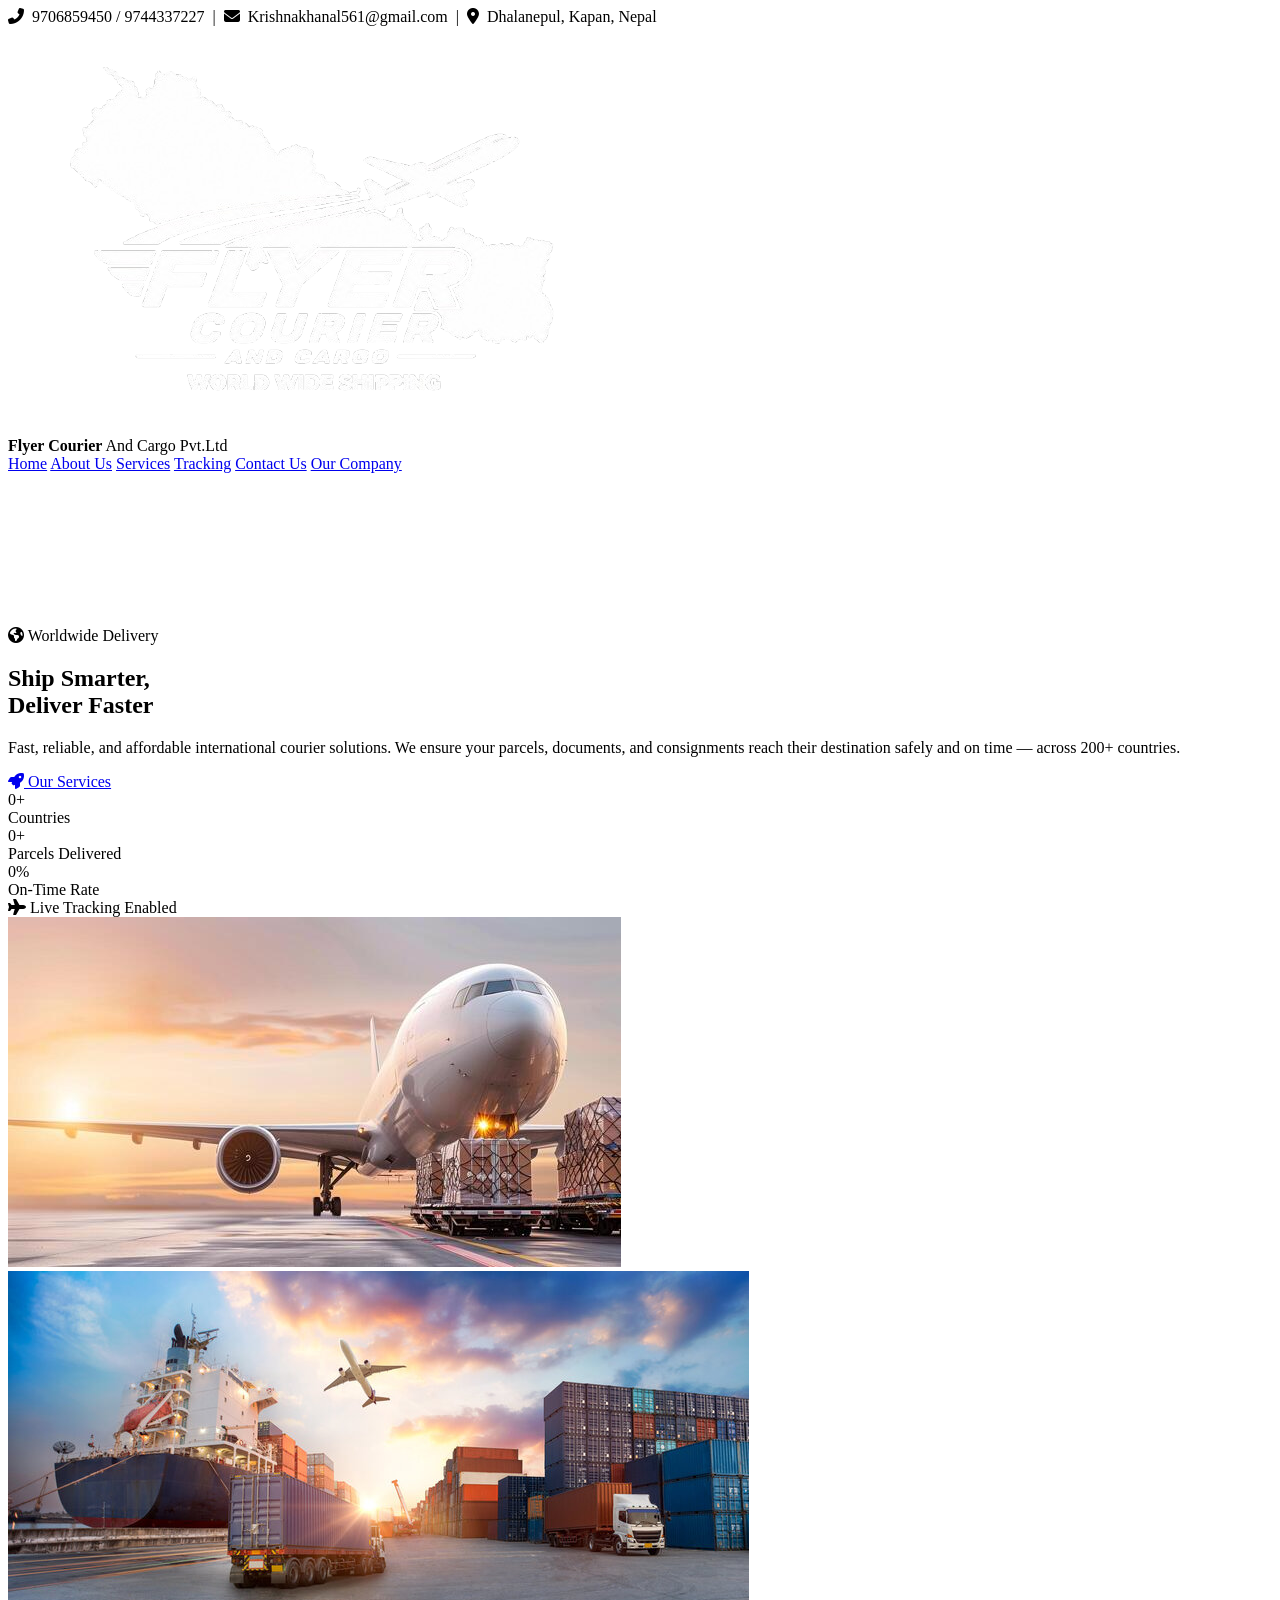
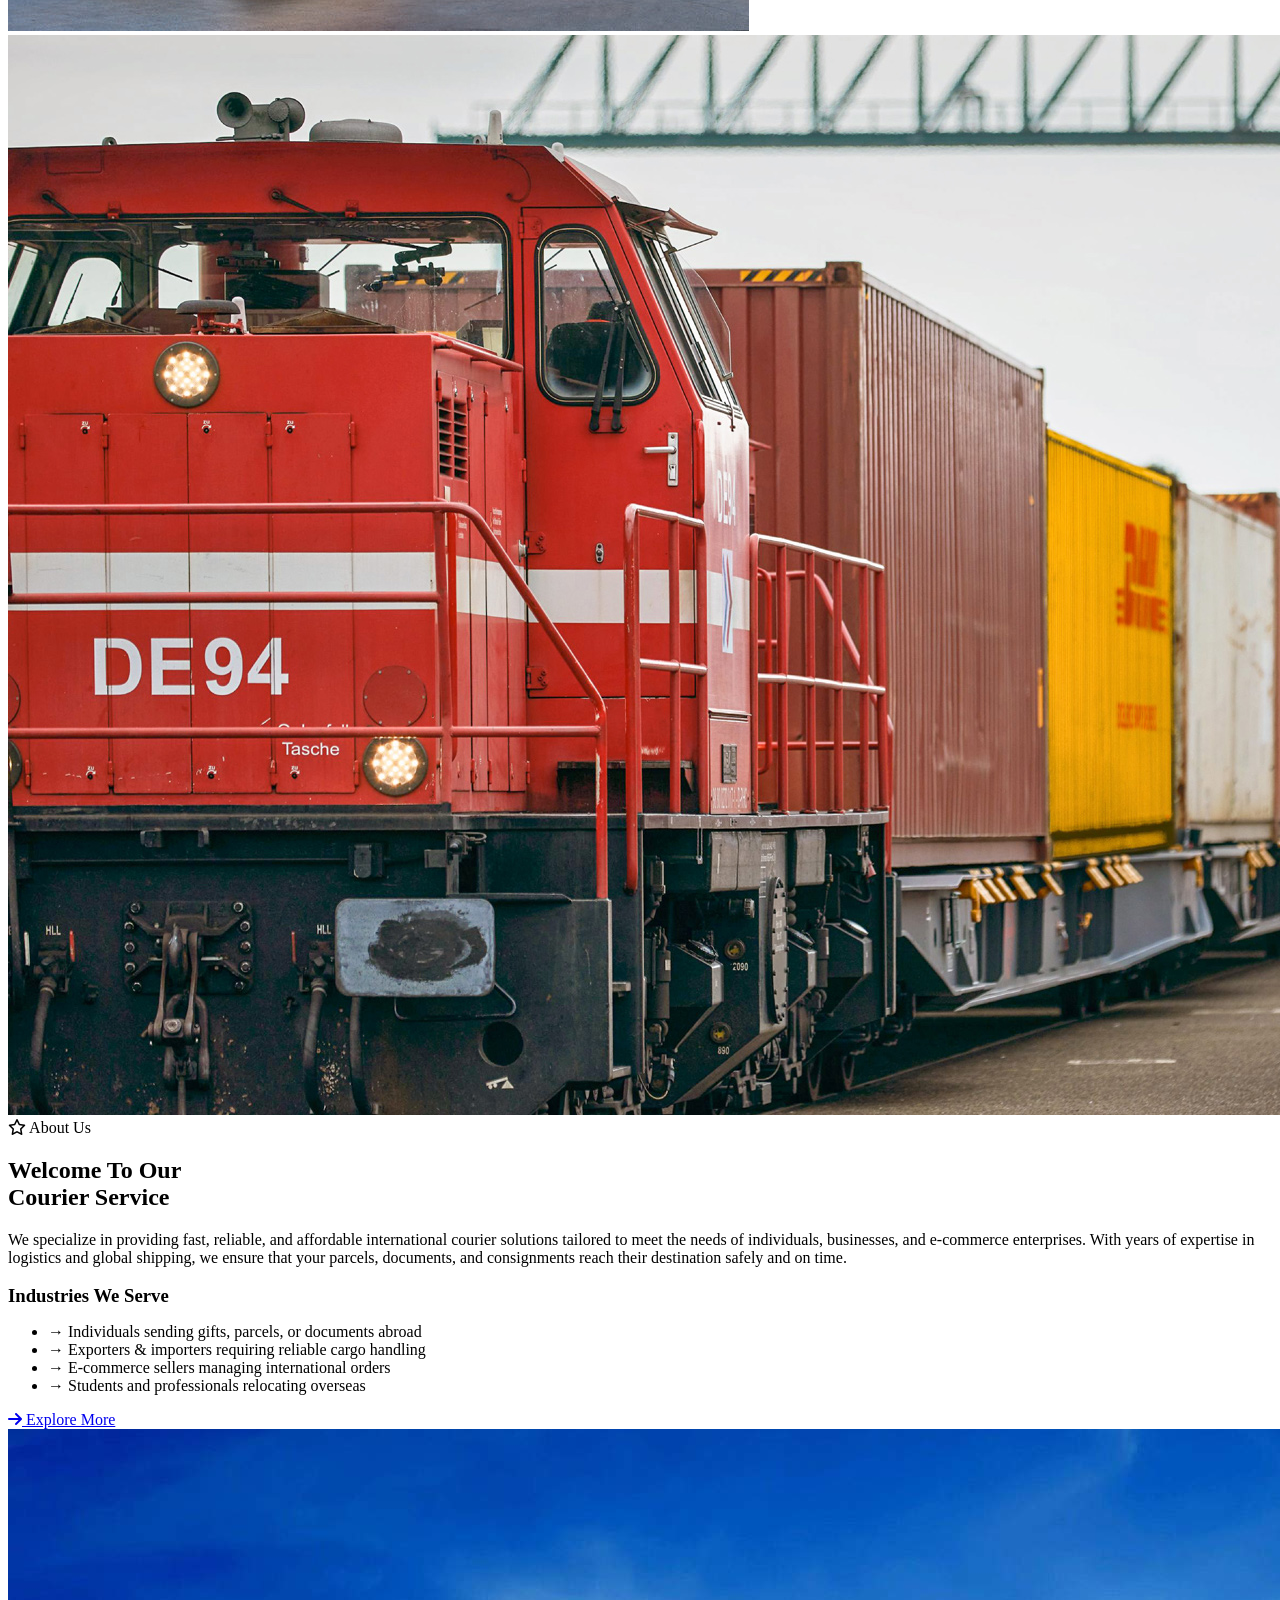
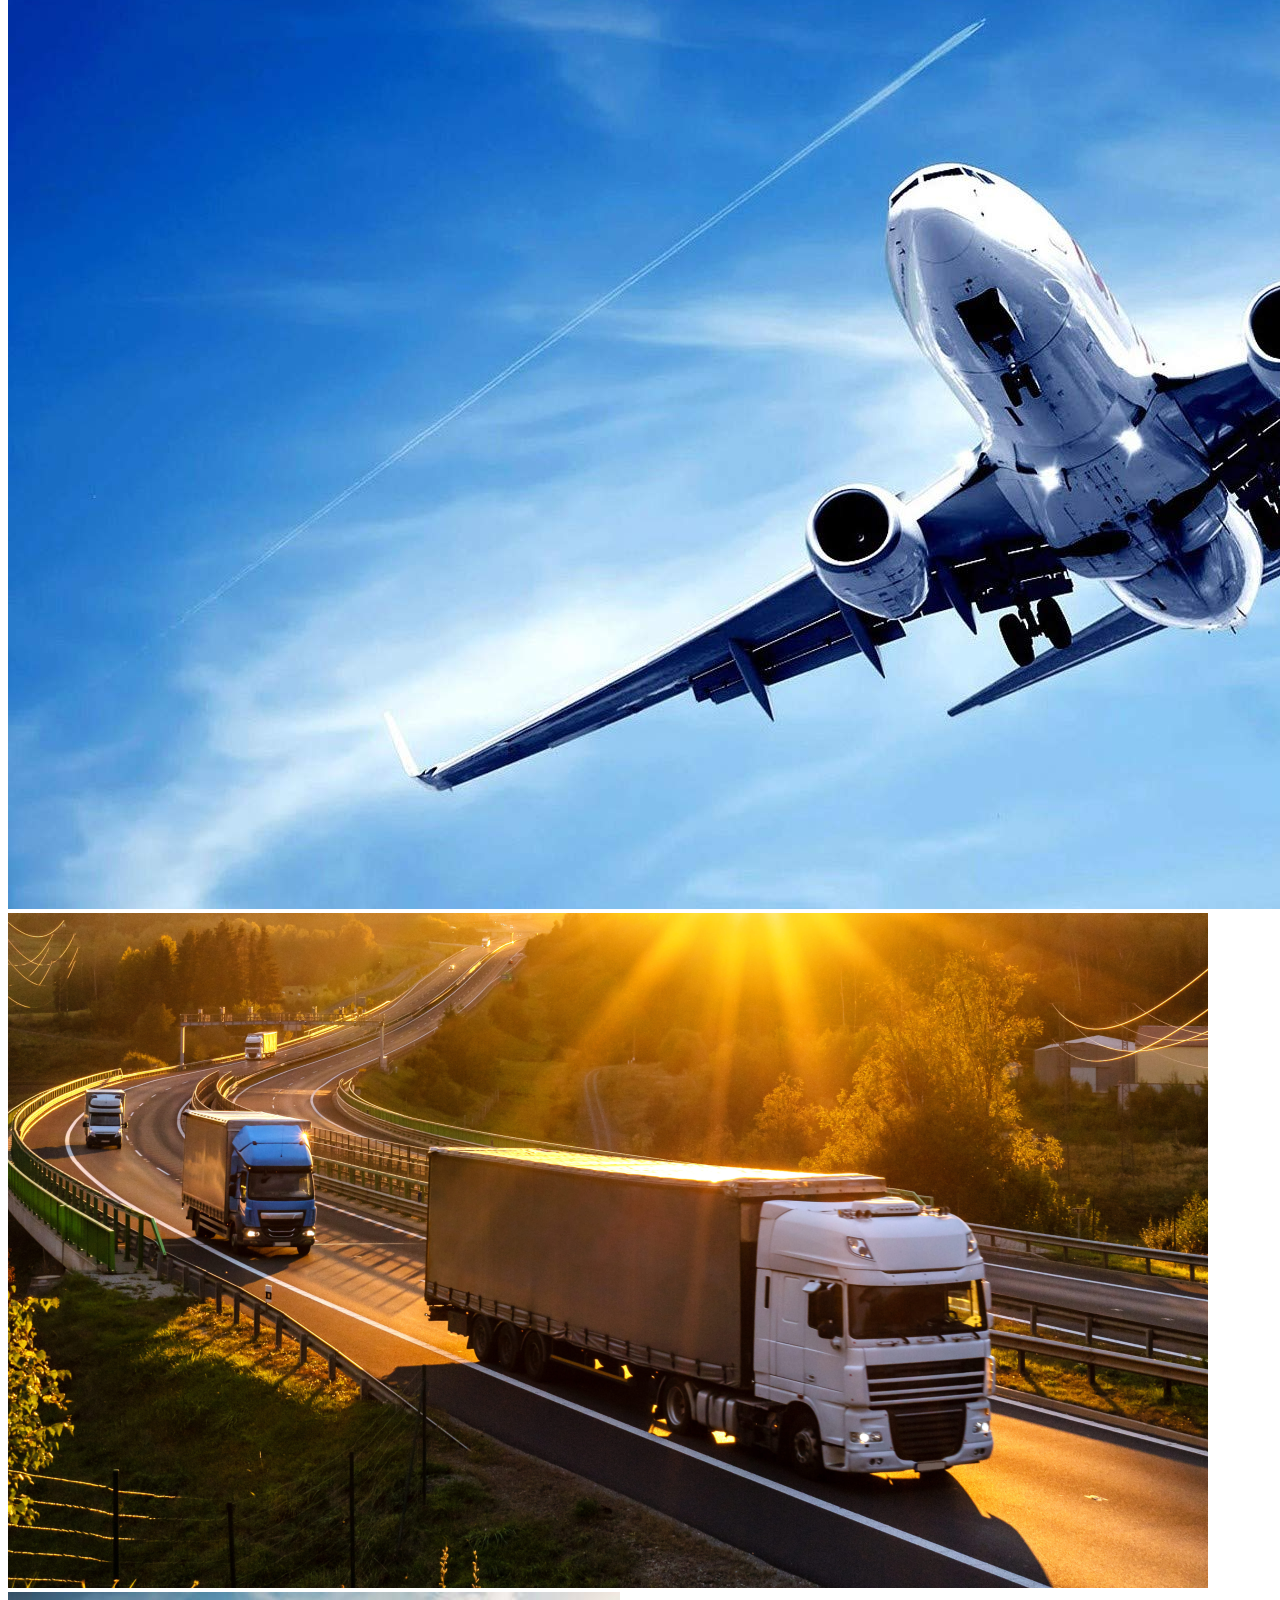
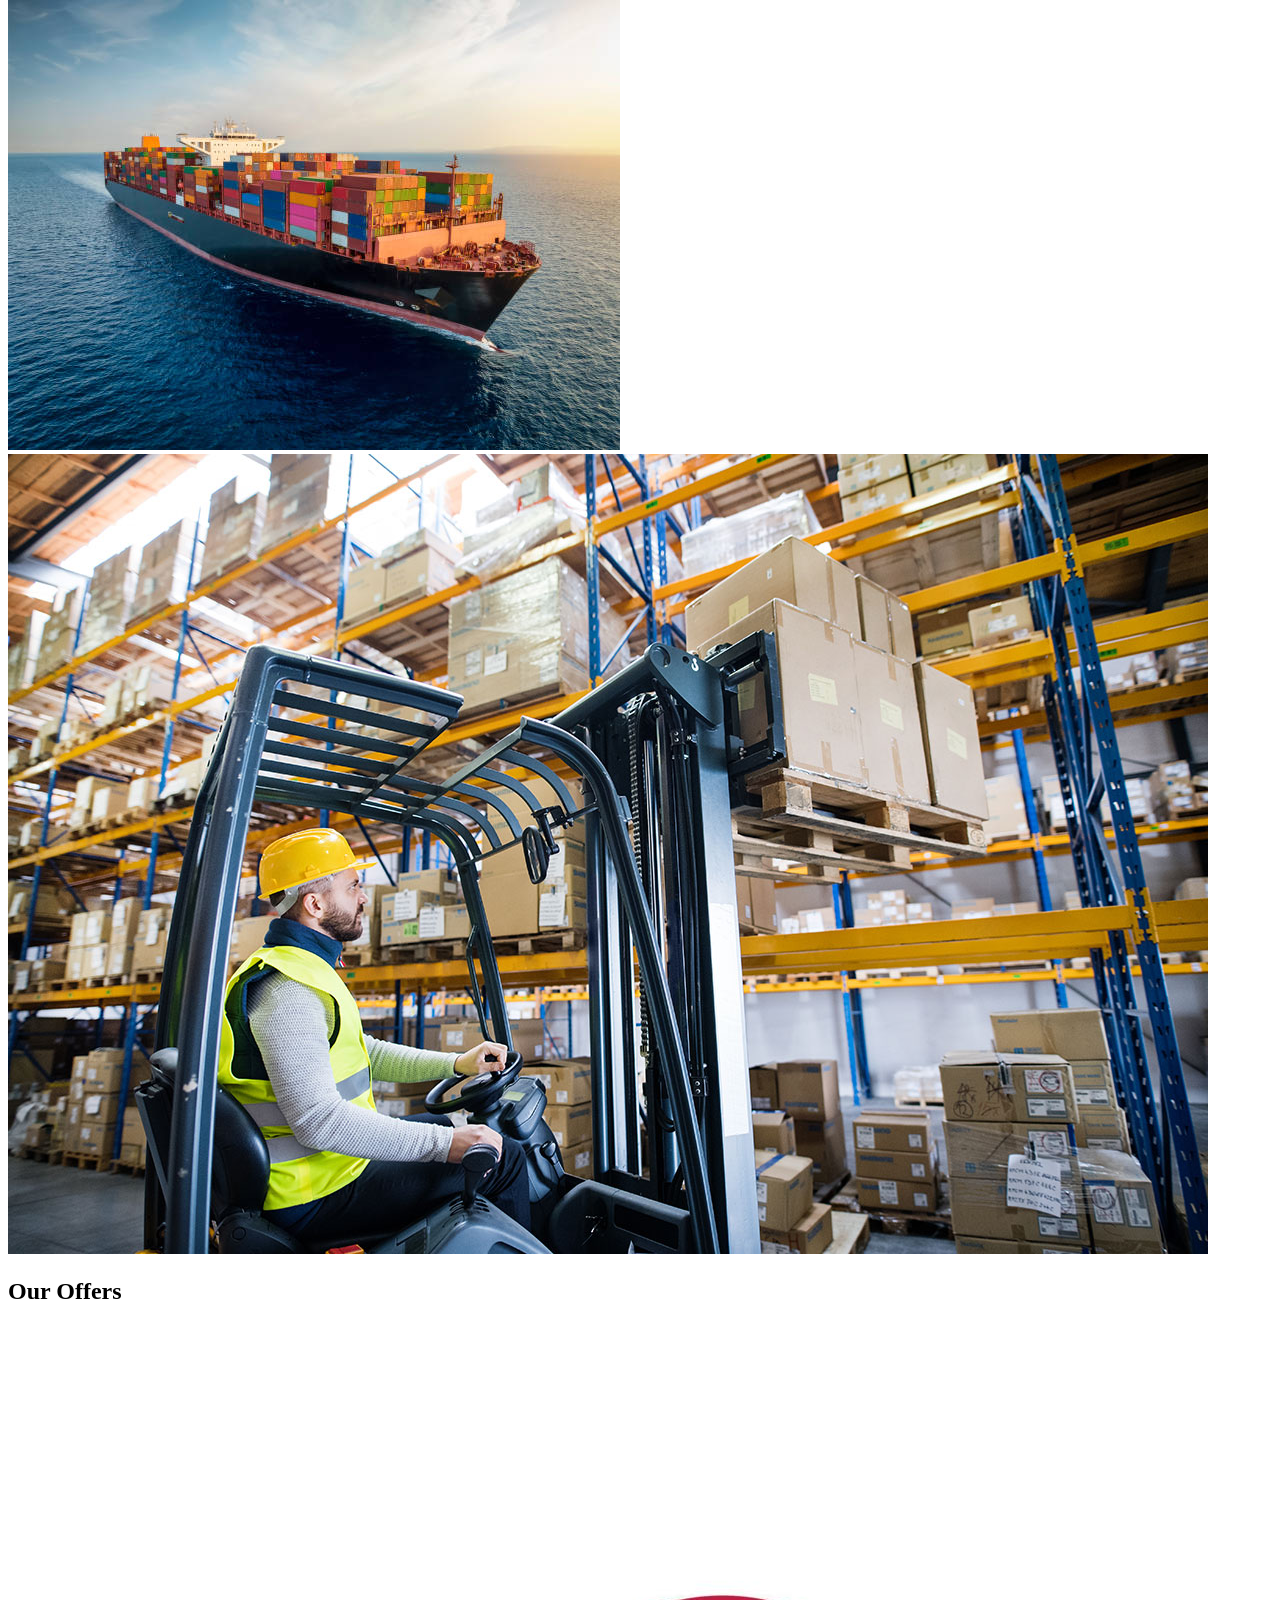
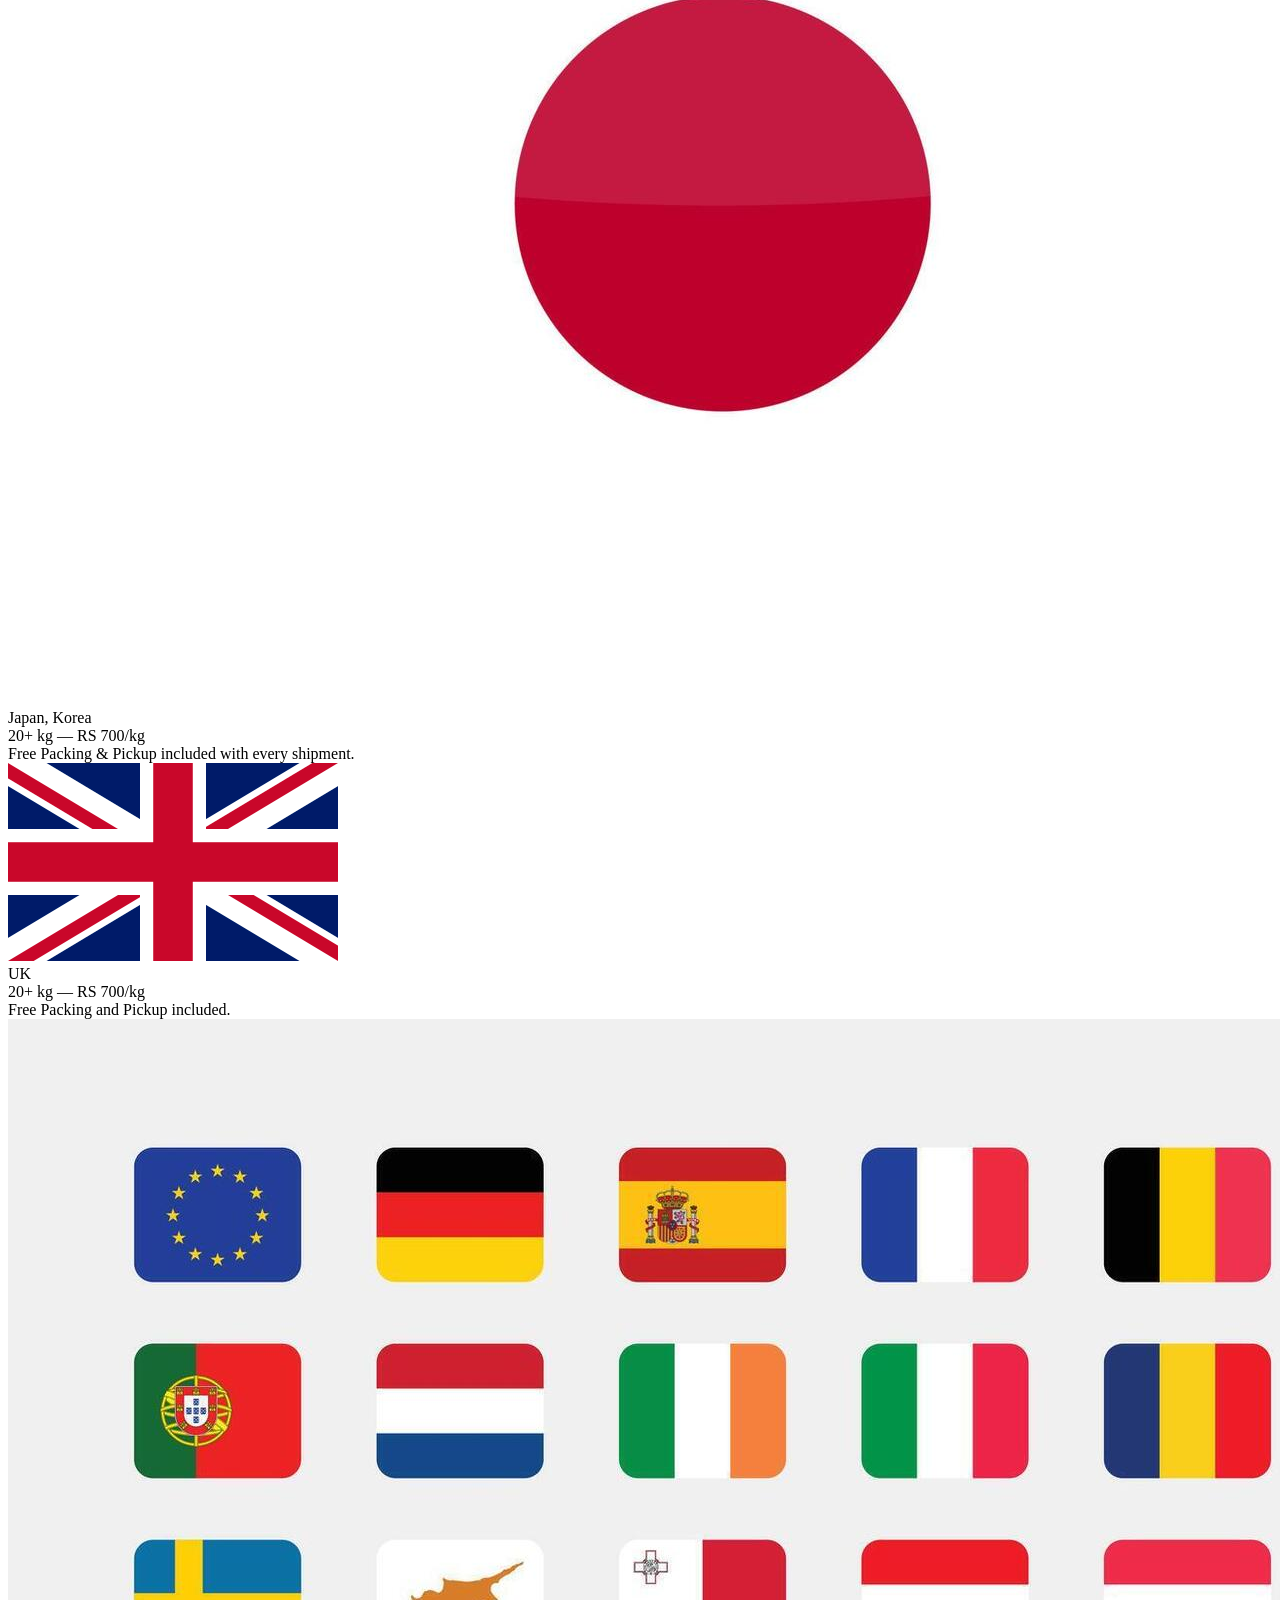
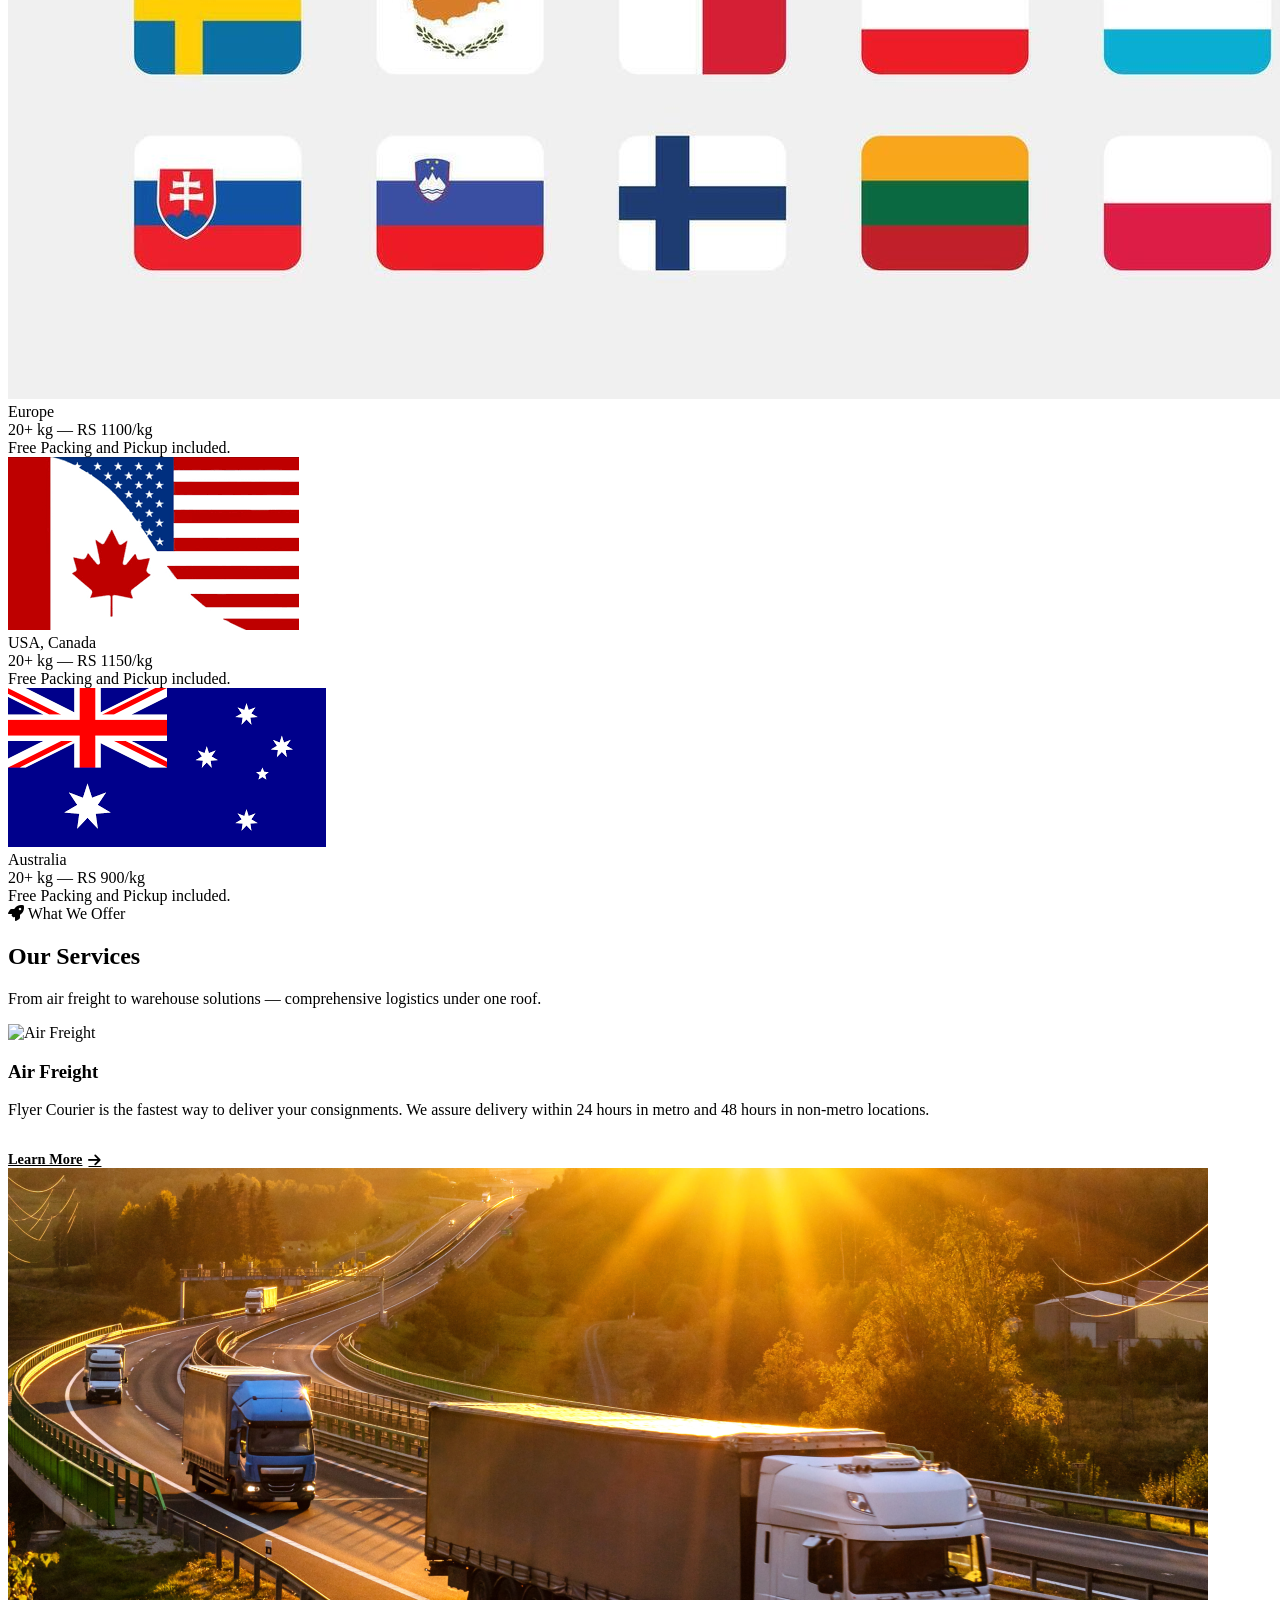
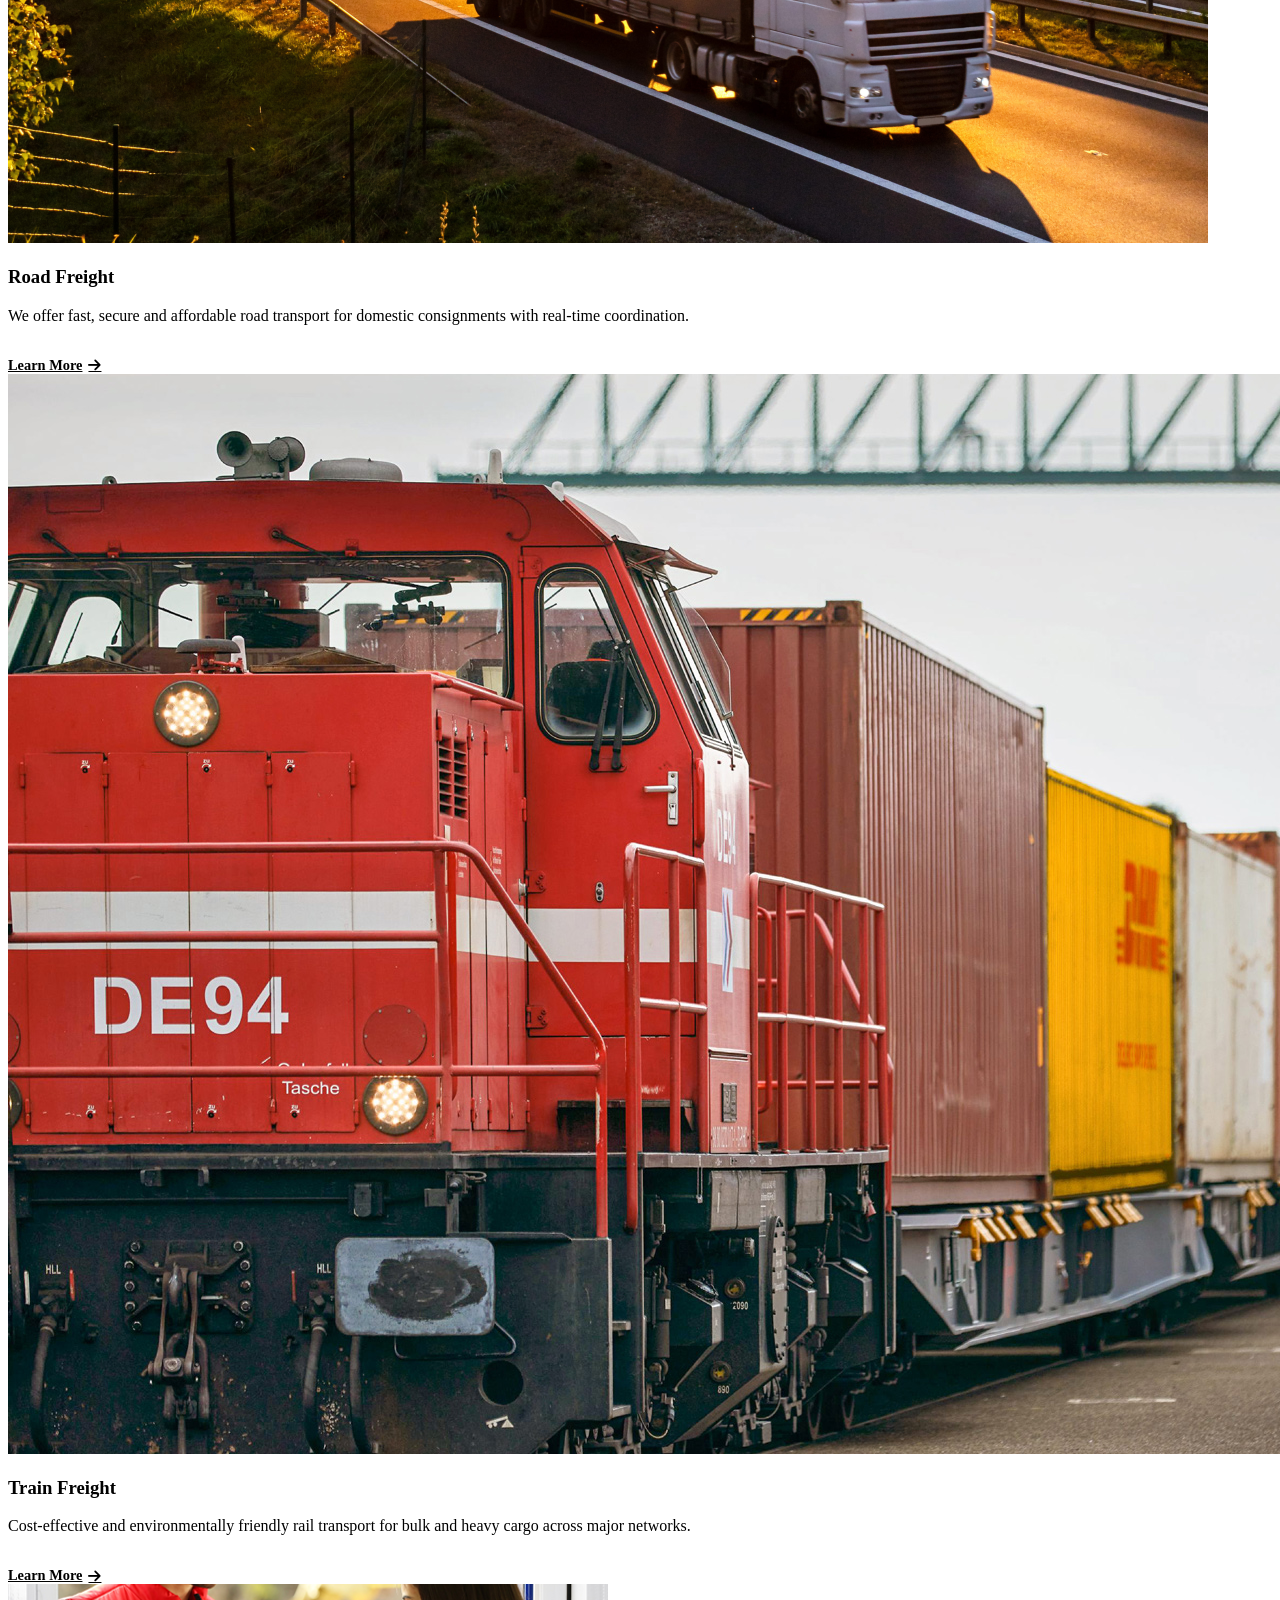
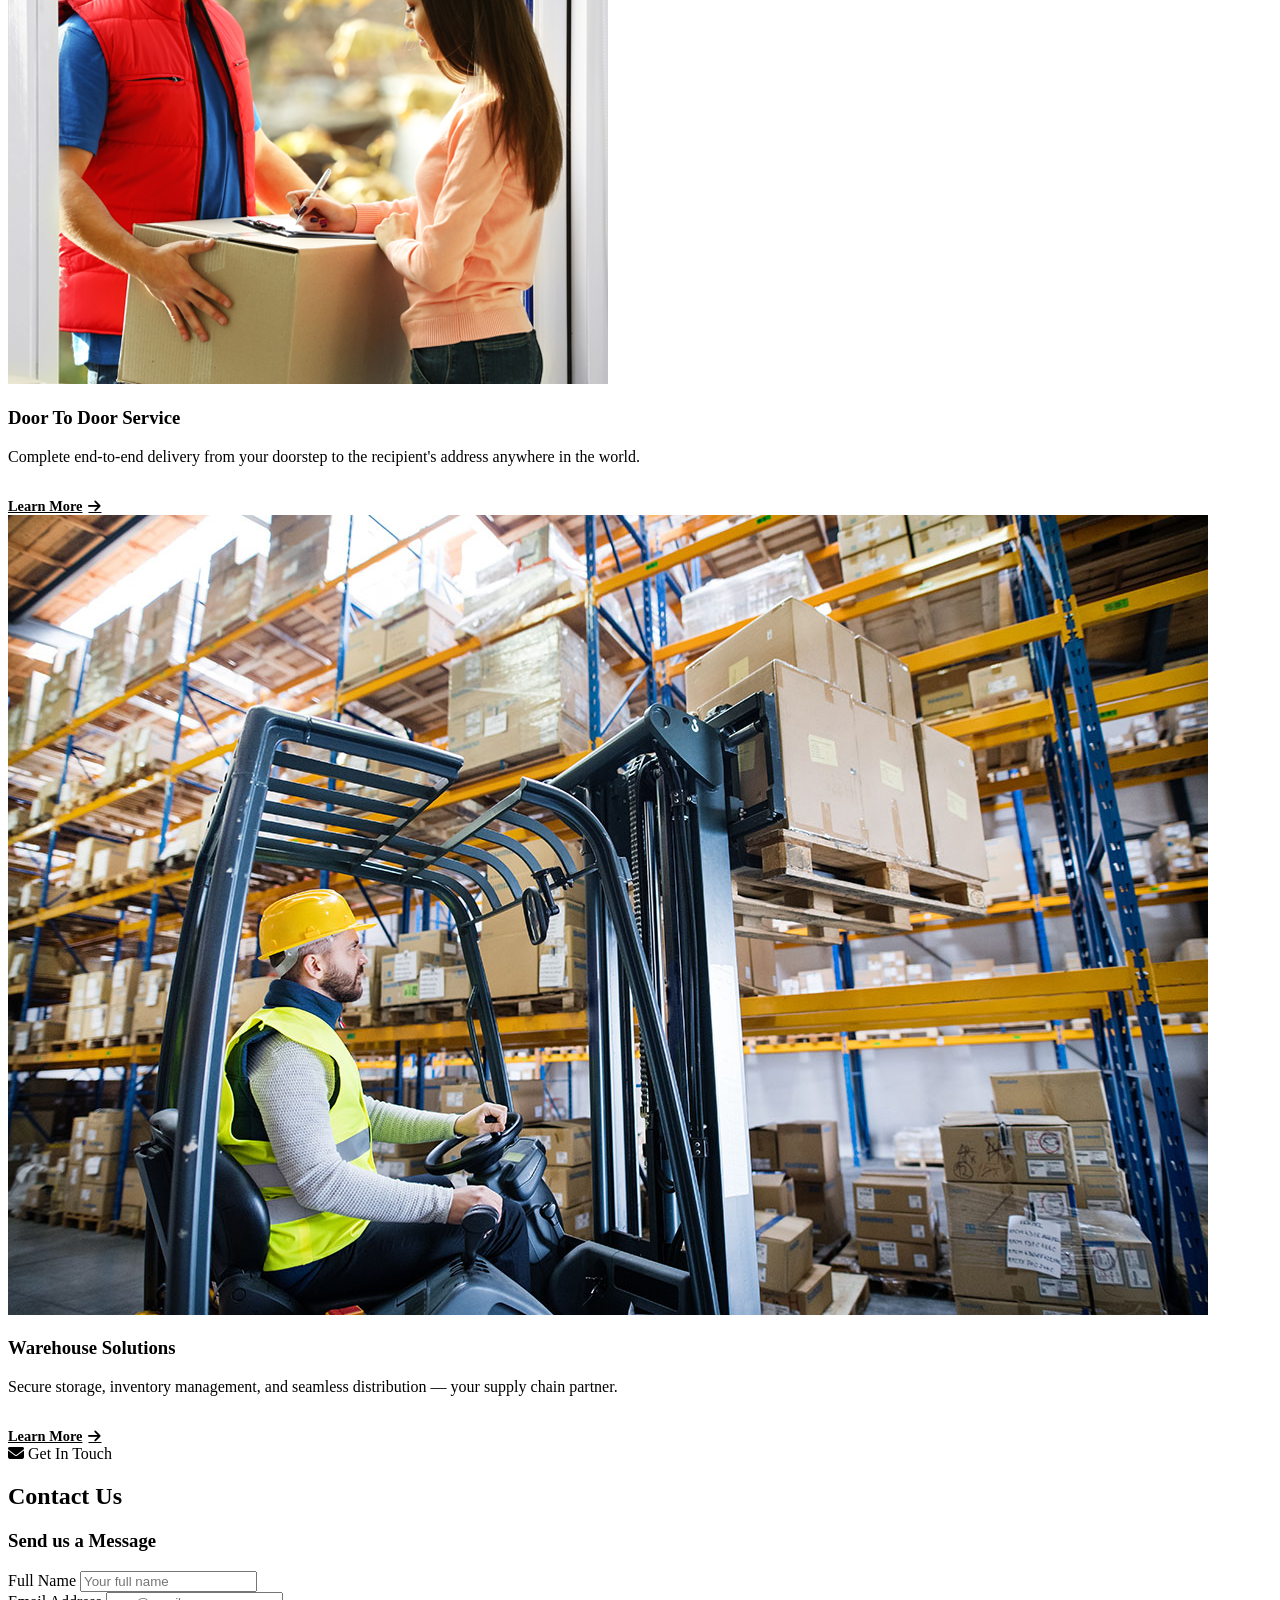
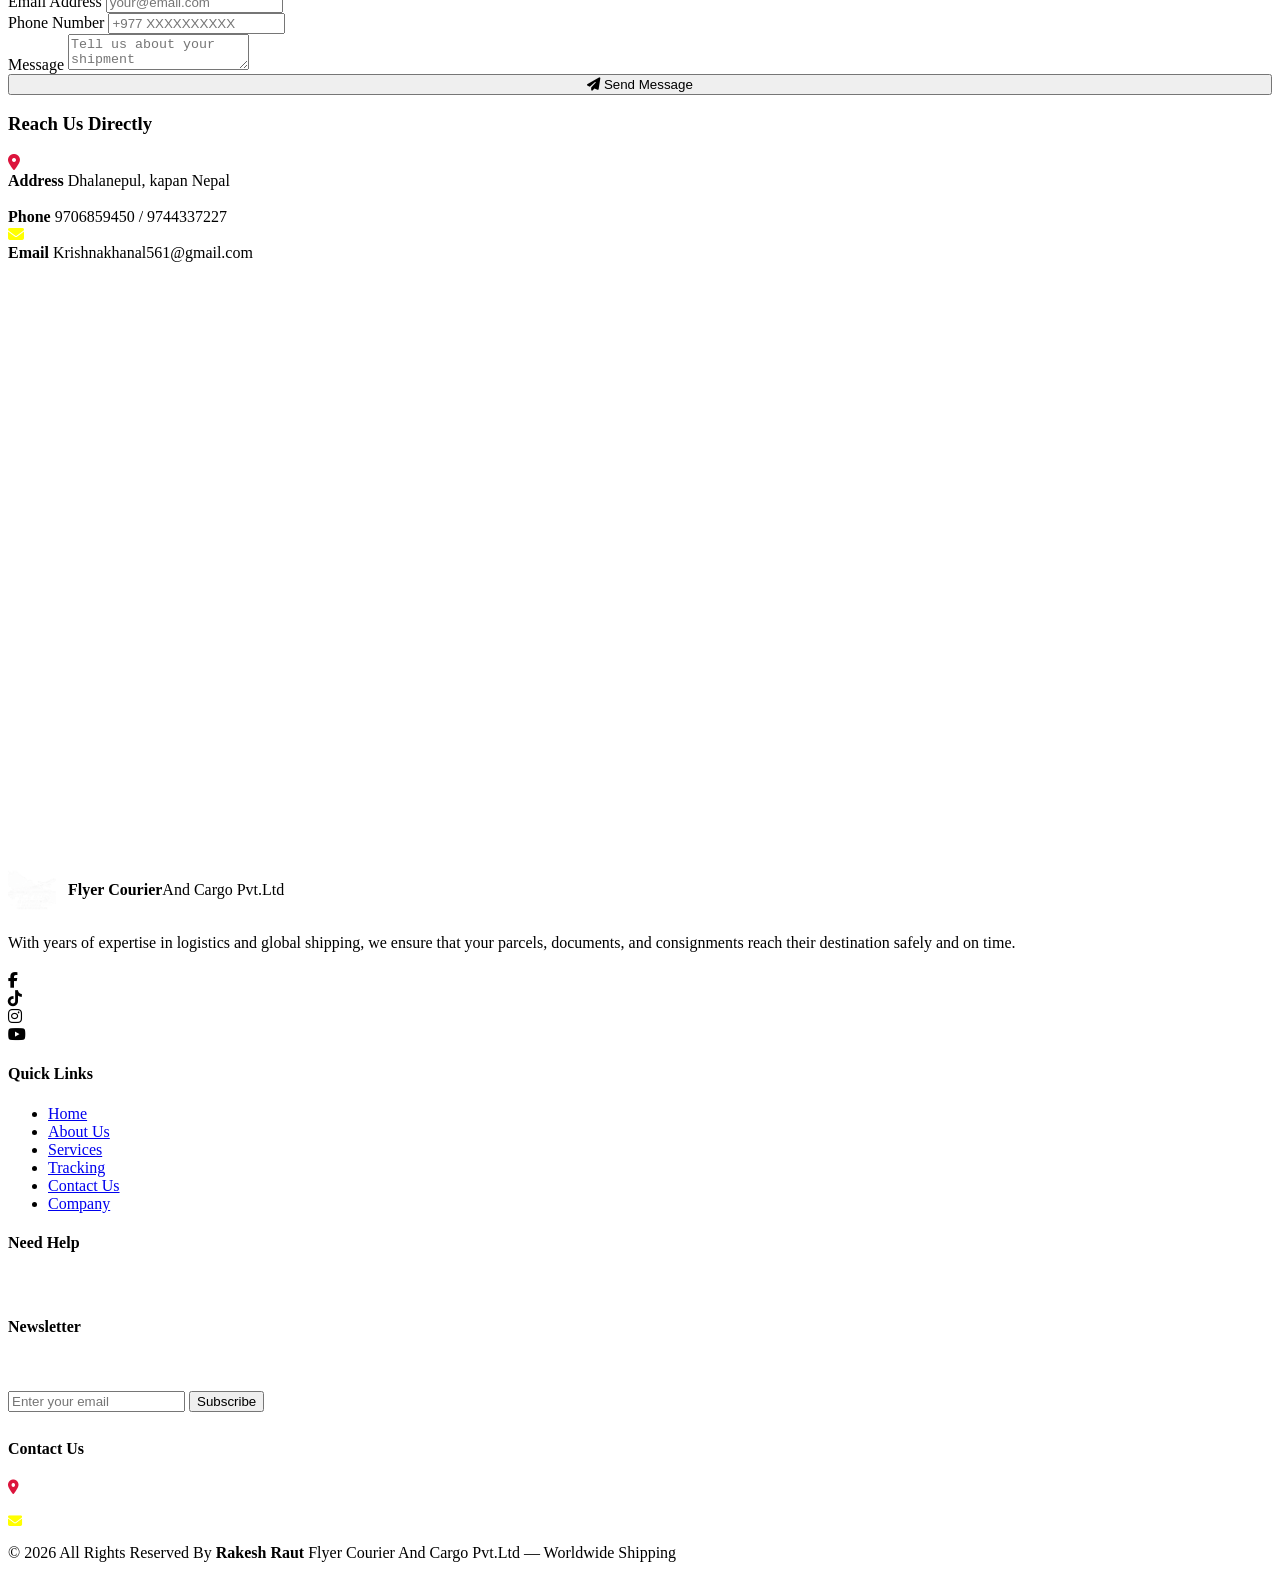
==== index.html @ 23023e91 "Add files via upload" ====
<!DOCTYPE html>
<html lang="en">
<head>
  <meta charset="UTF-8" />
  <meta name="viewport" content="width=device-width, initial-scale=1.0" />
  <title>Flyer Courier And Cargo Pvt.Ltd</title>
   <link rel="shortcut icon" href="images/favicon.png" type="image/x-icon">
  <link rel="stylesheet" href="style.css" />
  <link rel="stylesheet" href="https://cdnjs.cloudflare.com/ajax/libs/font-awesome/6.5.0/css/all.min.css" />
</head>
<body>

<!-- ── Scroll Progress ── -->
<div class="scroll-progress" id="scrollProgress"></div>

<!-- ── Top Bar ── -->
<div class="top-bar">
  <i class="fas fa-phone-alt"></i>&nbsp;
  <span>9706859450 / 9744337227</span>
  &nbsp;|&nbsp;
  <i class="fas fa-envelope"></i>&nbsp;
  <span>Krishnakhanal561@gmail.com</span>
  &nbsp;|&nbsp;
  <i class="fas fa-map-marker-alt"></i>&nbsp; Dhalanepul, Kapan, Nepal
</div>

<!-- ── Navigation ── -->
<nav class="navbar" id="navbar">
  <div class="navbar-logo">
    <div class="logo-icon">
      <img src="images/favicon1.png" alt="Flyer Courier Logo1">
    </div>
    <div class="logo-text">
      <strong>Flyer Courier</strong>
      And Cargo Pvt.Ltd
    </div>
  </div>
  <div class="nav-links">
  <a href="index.html" class="active">Home</a>

  <a href="about.html">About Us</a>

  <a href="services.html">Services</a>

  <a href="tracking.html">Tracking</a>

  <a href="contact.html">Contact Us</a>

  <a href="company.html">Our Company</a>
</div>
</nav>
<!-- ═══════════════════════════════════════════════════════ -->
<!-- HERO SECTION -->
<!-- ═══════════════════════════════════════════════════════ -->
<section class="hero" id="home">
  <div class="hero-bg"></div>
  <div class="hero-grid"></div>
  <canvas id="particles-canvas"></canvas>

  <div class="hero-content">
    <!-- Left -->
    <div class="hero-text">
      <div class="section-tag" data-anim="drop-in"><i class="fa-solid fa-earth-americas"></i> Worldwide Delivery</div>
      <h1 data-anim="fade-up" data-delay="1">
        Ship Smarter,<br><span>Deliver Faster</span>
      </h1>
      <p data-anim="fade-up" data-delay="2">
        Fast, reliable, and affordable international courier solutions. We ensure your parcels, documents, and consignments reach their destination safely and on time — across 200+ countries.
      </p>
      <div class="hero-actions" data-anim="fade-up" data-delay="3">
        <a href="services.html" class="btn btn-primary"><i class="fas fa-rocket"></i> Our Services</a>
        <a href="tracking.html" class="btn btn-outline" style="color:white;border-color:rgba(255,255,255,0.5)"><i class="fas fa-search-location"></i> Track Parcel</a>
      </div>
      <div class="hero-stats" data-anim="fade-up" data-delay="4">
        <div class="hero-stat">
          <div class="hero-stat-num"><span data-count="200" data-suffix="+">0+</span></div>
          <div class="hero-stat-label">Countries</div>
        </div>
        <div class="hero-stat">
          <div class="hero-stat-num"><span data-count="5000" data-suffix="+">0+</span></div>
          <div class="hero-stat-label">Parcels Delivered</div>
        </div>
        <div class="hero-stat">
          <div class="hero-stat-num"><span data-count="99" data-suffix="%">0%</span></div>
          <div class="hero-stat-label">On-Time Rate</div>
        </div>
      </div>
    </div>

    <!-- Right 3D Cards -->
    <div class="hero-visual" data-anim="fade-left" data-delay="2">
      <div class="hero-badge"><i class="fa-solid fa-plane"></i> Live Tracking Enabled</div>
      <div class="hero-cards">
        <div class="hero-card">
          <img src="images/plane2.jpg" alt="Air freight" />
        </div>
        <div class="hero-card">
          <img src="images/plane3.jpg" alt="Cargo ship" />
        </div>
        <div class="hero-card">
          <img src="images/train.jpg" alt="Road freight" />
        </div>
      </div>
    </div>
  </div>

  <!-- Track Quick Box -->
  <!-- <div class="hero-track-box">
    <i class="fas fa-search-location" style="color:var(--teal-light);font-size:1.4rem;flex-shrink:0"></i>
    <input type="text" placeholder="Enter tracking number (e.g. FC-20260601-XYZ)…" />
    <a href="tracking.html" class="btn btn-gold" style="padding:12px 20px;font-size:0.88rem;white-space:nowrap">Track Now</a>
  </div> -->
</section>

<!-- ═══════════════════════════════════════════════════════ -->
<!-- WELCOME SECTION -->
<!-- ═══════════════════════════════════════════════════════ -->
<div class="section">
  <div class="welcome-grid">
    <div class="welcome-text">
      <div class="section-tag" data-anim="fade-up"><i class="fa-jelly-fill fa-regular fa-star"></i> About Us</div>
      <h2 data-anim="fade-up" data-delay="1">Welcome To Our<br>Courier Service</h2>
      <p data-anim="fade-up" data-delay="2">
        We specialize in providing fast, reliable, and affordable international courier solutions tailored to meet the needs of individuals, businesses, and e-commerce enterprises. With years of expertise in logistics and global shipping, we ensure that your parcels, documents, and consignments reach their destination safely and on time.
      </p>
      <h3 style="color:var(--teal-dark);margin-bottom:8px;" data-anim="fade-up" data-delay="3">Industries We Serve</h3>
      <ul class="industries-list" data-anim="fade-up" data-delay="4">
        <li><span class="arrow">→</span> Individuals sending gifts, parcels, or documents abroad</li>
        <li><span class="arrow">→</span> Exporters &amp; importers requiring reliable cargo handling</li>
        <li><span class="arrow">→</span> E-commerce sellers managing international orders</li>
        <li><span class="arrow">→</span> Students and professionals relocating overseas</li>
      </ul>
      <a href="about.html" class="btn btn-primary" data-anim="fade-up" data-delay="5"><i class="fas fa-arrow-right"></i> Explore More</a>
    </div>

    <div class="welcome-images">
      <div class="welcome-img-wrap" data-anim="flip-card" data-delay="1">
        <img src="images/plane.jpg" alt="Ship" />
      </div>
      <div class="welcome-img-wrap" data-anim="flip-card" data-delay="2">
        <img src="images/road.png" alt="Train freight" />
      </div>
      <div class="welcome-img-wrap" data-anim="flip-card" data-delay="3">
        <img src="images/ship.jpg" alt="Road freight" />
      </div>
      <div class="welcome-img-wrap" data-anim="flip-card" data-delay="4">
        <img src="images/warehouse.jpg" alt="Delivery" />
      </div>
    </div>
  </div>
</div>

<!-- ═══════════════════════════════════════════════════════ -->
<!-- OFFERS SECTION -->
<!-- ═══════════════════════════════════════════════════════ -->
<div class="section-full offers-full">
  <div class="offers-content">
    <!-- <div class="section-tag" style="color:var(--teal-light);margin-bottom:16px;" data-anim="fade-up">🌐 Destinations</div> -->
    <h2 data-anim="fade-up" data-delay="1">Our Offers</h2>
    <div class="offers-grid">
      <div class="offer-card" data-anim="slide-3d" data-delay="1">
        <span class="offer-emoji"><img src="images/japan1.jpg" alt="japan" /></span>
        <div class="offer-destination">Japan, Korea</div>
        <div class="offer-desc">20+ kg — RS 700/kg<br>Free Packing &amp; Pickup included with every shipment.</div>
      </div>
      <div class="offer-card" data-anim="slide-3d" data-delay="2">
        <span class="offer-emoji"><img src="images/uk.png" alt="UK" /></span>
        <div class="offer-destination">UK</div>
        <div class="offer-desc">20+ kg — RS 700/kg<br>Free Packing and Pickup included.</div>
      </div>
      <div class="offer-card" data-anim="slide-3d" data-delay="3">
        <span class="offer-emoji"><img src="images/europe.jpg" alt="Europe" /></span>
        <div class="offer-destination">Europe</div>
        <div class="offer-desc">20+ kg — RS 1100/kg<br>Free Packing and Pickup included.</div>
      </div>
      <div class="offer-card" data-anim="slide-3d" data-delay="4">
        <span class="offer-emoji"><img src="images/usa-canada.png" alt="USA-CANADA" /></span>
        <div class="offer-destination">USA, Canada</div>
        <div class="offer-desc">20+ kg — RS 1150/kg<br>Free Packing and Pickup included.</div>
      </div>
      <div class="offer-card" data-anim="slide-3d" data-delay="4">
        <span class="offer-emoji"><img src="images/australia.png" alt="Australia" /></span>
        <div class="offer-destination">Australia</div>
        <div class="offer-desc">20+ kg — RS 900/kg<br>Free Packing and Pickup included.</div>
      </div>
    </div>
  </div>
</div>

<!-- ═══════════════════════════════════════════════════════ -->
<!-- SERVICES PREVIEW -->
<!-- ═══════════════════════════════════════════════════════ -->
<div class="section">
  <div class="section-header">
    <div class="section-tag" data-anim="fade-up"><i class="fa-solid fa-rocket"></i> What We Offer</div>
    <h2 data-anim="fade-up" data-delay="1">Our Services</h2>
    <p data-anim="fade-up" data-delay="2">From air freight to warehouse solutions — comprehensive logistics under one roof.</p>
  </div>
  <div class="services-grid">
    <div class="service-card" data-anim="fade-up" data-delay="1">
      <img class="service-img" src="https://images.unsplash.com/photo-1436491865332-7a61a109cc05?w=600&q=80" alt="Air Freight" />
      <div class="service-body">
        <h3><span>Air</span> Freight</h3>
        <p>Flyer Courier is the fastest way to deliver your consignments. We assure delivery within 24 hours in metro and 48 hours in non-metro locations.</p>
        <a href="services.html" style="display:inline-flex;align-items:center;gap:6px;color:var(--teal);font-weight:600;margin-top:16px;font-size:0.9rem;">Learn More <i class="fas fa-arrow-right"></i></a>
      </div>
    </div>
    <!-- <div class="service-card" data-anim="fade-up" data-delay="2">
      <img class="service-img" src="" alt="Train Freight" />
      <div class="service-body">
        <h3><span>Ocean</span> Freight</h3>
        <p>We provide reliable and timely ocean freight services for your international shipments across major global ports.</p>
        <a href="services.html" style="display:inline-flex;align-items:center;gap:6px;color:var(--teal);font-weight:600;margin-top:16px;font-size:0.9rem;">Learn More <i class="fas fa-arrow-right"></i></a>
      </div>
    </div> -->
    <div class="service-card" data-anim="fade-up" data-delay="3">
      <img class="service-img" src="images/road.png" alt="Road Freight" />
      <div class="service-body">
        <h3><span>Road</span> Freight</h3>
        <p>We offer fast, secure and affordable road transport for domestic consignments with real-time coordination.</p>
        <a href="services.html" style="display:inline-flex;align-items:center;gap:6px;color:var(--teal);font-weight:600;margin-top:16px;font-size:0.9rem;">Learn More <i class="fas fa-arrow-right"></i></a>
      </div>
    </div>
    <div class="service-card" data-anim="fade-up" data-delay="4">
      <img class="service-img" src="images/train.jpg" alt="Train Freight" />
      <div class="service-body">
        <h3><span>Train</span> Freight</h3>
        <p>Cost-effective and environmentally friendly rail transport for bulk and heavy cargo across major networks.</p>
        <a href="services.html" style="display:inline-flex;align-items:center;gap:6px;color:var(--teal);font-weight:600;margin-top:16px;font-size:0.9rem;">Learn More <i class="fas fa-arrow-right"></i></a>
      </div>
    </div>
    <div class="service-card" data-anim="fade-up" data-delay="5">
      <img class="service-img" src="images/door-to-door.png" alt="Door To Door" />
      <div class="service-body">
        <h3><span>Door To</span> Door Service</h3>
        <p>Complete end-to-end delivery from your doorstep to the recipient's address anywhere in the world.</p>
        <a href="services.html" style="display:inline-flex;align-items:center;gap:6px;color:var(--teal);font-weight:600;margin-top:16px;font-size:0.9rem;">Learn More <i class="fas fa-arrow-right"></i></a>
      </div>
    </div>
    <div class="service-card" data-anim="fade-up" data-delay="6">
      <img class="service-img" src="images/warehouse.jpg" alt="Warehouse" />
      <div class="service-body">
        <h3><span>Warehouse</span> Solutions</h3>
        <p>Secure storage, inventory management, and seamless distribution — your supply chain partner.</p>
        <a href="services.html" style="display:inline-flex;align-items:center;gap:6px;color:var(--teal);font-weight:600;margin-top:16px;font-size:0.9rem;">Learn More <i class="fas fa-arrow-right"></i></a>
      </div>
    </div>
  </div>
</div>

<!-- ═══════════════════════════════════════════════════════ -->
<!-- CONTACT SNIPPET -->
<!-- ═══════════════════════════════════════════════════════ -->
<div class="section">
  <div class="section-header">
    <div class="section-tag" data-anim="fade-up"><i class="fa-solid fa-envelope"></i> Get In Touch</div>
    <h2 data-anim="fade-up" data-delay="1">Contact Us</h2>
  </div>
  <div class="contact-grid">
    <div class="contact-form-wrap" data-anim="fade-right">
      <h3>Send us a Message</h3>
      <form id="contactForm">
        <div class="form-group">
          <label>Full Name</label>
          <input type="text" placeholder="Your full name" required />
        </div>
        <div class="form-group">
          <label>Email Address</label>
          <input type="email" placeholder="your@email.com" required />
        </div>
        <div class="form-group">
          <label>Phone Number</label>
          <input type="tel" placeholder="+977 XXXXXXXXXX" />
        </div>
        <div class="form-group">
          <label>Message</label>
          <textarea placeholder="Tell us about your shipment requirements…" required></textarea>
        </div>
        <button type="submit" class="btn btn-primary" style="width:100%;justify-content:center;">
          <i class="fas fa-paper-plane"></i> Send Message
        </button>
        <div id="formAlert" class="alert"></div>
      </form>
    </div>
    <div class="contact-info" data-anim="fade-left">
      <h3>Reach Us Directly</h3>
      <div class="contact-item">
        <div class="contact-icon"><i class="fa-solid fa-location-dot" style="color: crimson;"></i></div>
        <div class="contact-detail">
          <strong>Address</strong>
          <span>Dhalanepul, kapan Nepal</span>
        </div>
      </div>
      <div class="contact-item">
        <div class="contact-icon"><i class="fa-solid fa-phone" style="color: white;"></i></div>
        <div class="contact-detail">
          <strong>Phone</strong>
          <span>9706859450 / 9744337227</span>
        </div>
      </div>
      <div class="contact-item">
        <div class="contact-icon"><i class="fa-etch fa-solid fa-envelope" style="color: yellow;"></i></div>
        <div class="contact-detail">
          <strong>Email</strong>
          <span>Krishnakhanal561@gmail.com</span>
        </div>
      </div>
      <div class="map-embed">
        <iframe src="https://www.google.com/maps/embed?pb=!1m18!1m12!1m3!1d3531.628384707253!2d85.34597674280711!3d27.728757914914674!2m3!1f0!2f0!3f0!3m2!1i1024!2i768!4f13.1!3m3!1m2!1s0x39eb1960ae822989%3A0x41293c491a1116!2sDhalane%20bridge!5e0!3m2!1sen!2snp!4v1780487411143!5m2!1sen!2snp" width="800" height="600" style="border:0;" allowfullscreen="" loading="lazy" referrerpolicy="no-referrer-when-downgrade"></iframe>
      </div>
    </div>
  </div>
</div>

<!-- ═══════════════════════════════════════════════════════ -->
<!-- FOOTER -->
<!-- ═══════════════════════════════════════════════════════ -->
<footer class="footer">
  <div class="footer-grid">
    <div class="footer-about" data-anim="fade-up">
      <div style="display:flex;align-items:center;gap:12px;margin-bottom:20px;">
        <div class="logo-icon" style="width:48px;height:48px;font-size:1.1rem;"><img src="images/favicon1.png" alt="Flyer Courier Logo" style="width:100%;height:100%;object-fit:cover;"></div>
        <div class="logo-text"><strong>Flyer Courier</strong>And Cargo Pvt.Ltd</div>
      </div>
      <p>With years of expertise in logistics and global shipping, we ensure that your parcels, documents, and consignments reach their destination safely and on time.</p>
      <div class="footer-social" style="margin-top:20px;">
        <div class="social-btn"><i class="fab fa-facebook-f"></i></div>
        <div class="social-btn"><i class="fab fa-tiktok"></i></div>
        <div class="social-btn"><i class="fab fa-instagram"></i></div>
        <div class="social-btn"><i class="fab fa-youtube"></i></div>
      </div>
    </div>

    <div data-anim="fade-up" data-delay="1">
      <h4>Quick Links</h4>
      <ul class="footer-links">
        <li><a href="index.html">Home</a></li>
        <li><a href="about.html">About Us</a></li>
        <li><a href="services.html">Services</a></li>
        <li><a href="tracking.html">Tracking</a></li>
        <li><a href="contact.html">Contact Us</a></li>
        <li><a href="company.html">Company</a></li>
      </ul>
    </div>

    <div data-anim="fade-up" data-delay="2">
      <h4>Need Help</h4>
      <p style="font-size:0.88rem;color:rgba(255,255,255,0.6);line-height:1.7;">
        If you need assistance with your Flyer Courier service, you can reach out to our customer support team through our official contact methods.
      </p>
    </div>

    <div data-anim="fade-up" data-delay="3">
      <h4>Newsletter</h4>
      <p style="font-size:0.88rem;color:rgba(255,255,255,0.6);margin-bottom:16px;">Subscribe for shipping updates and special offers.</p>
      <form class="newsletter-form" onsubmit="return false;">
        <input type="email" placeholder="Enter your email" required />
        <button type="submit">Subscribe</button>
      </form>
      <div style="margin-top:28px;">
        <h4>Contact Us</h4>
        <p style="font-size:0.88rem;color:rgba(255,255,255,0.6);">
          <i class="fa-solid fa-location-dot" style="color: crimson;"></i> Dhalanepul, Kapan, Nepal<br>
          <i class="fa-solid fa-phone" style="color: white;"></i> 9706859450 / 9744337227<br>
          <i class="fa-solid fa-envelope" style="color: yellow;"></i> Krishnakhanal561@gmail.com
        </p>
      </div>
    </div>
  </div>

  <div class="footer-bottom">
    <span>© 2026 All Rights Reserved By <strong style="color:var(--teal-light);">Rakesh Raut</strong></span>
    <span>Flyer Courier And Cargo Pvt.Ltd — Worldwide Shipping</span>
  </div>
</footer>

<script src="script.js"></script>
</body>
</html>
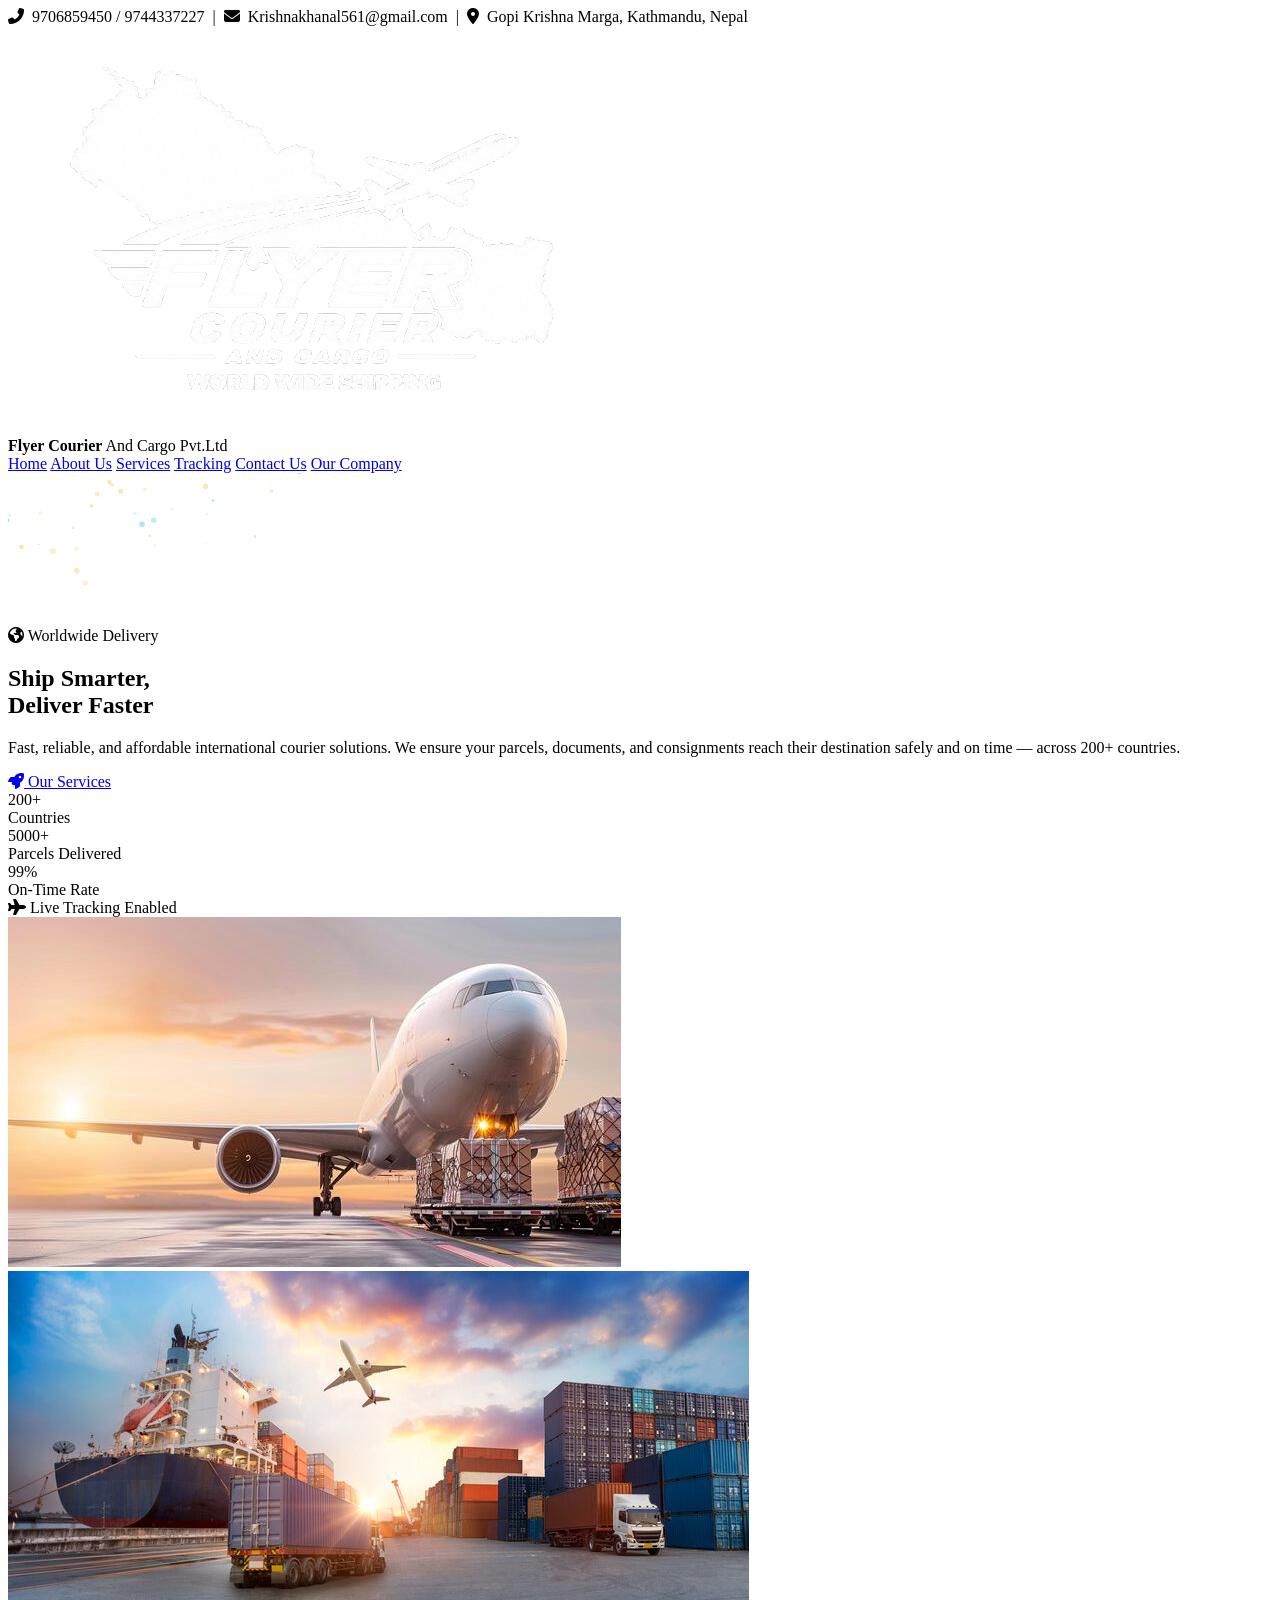
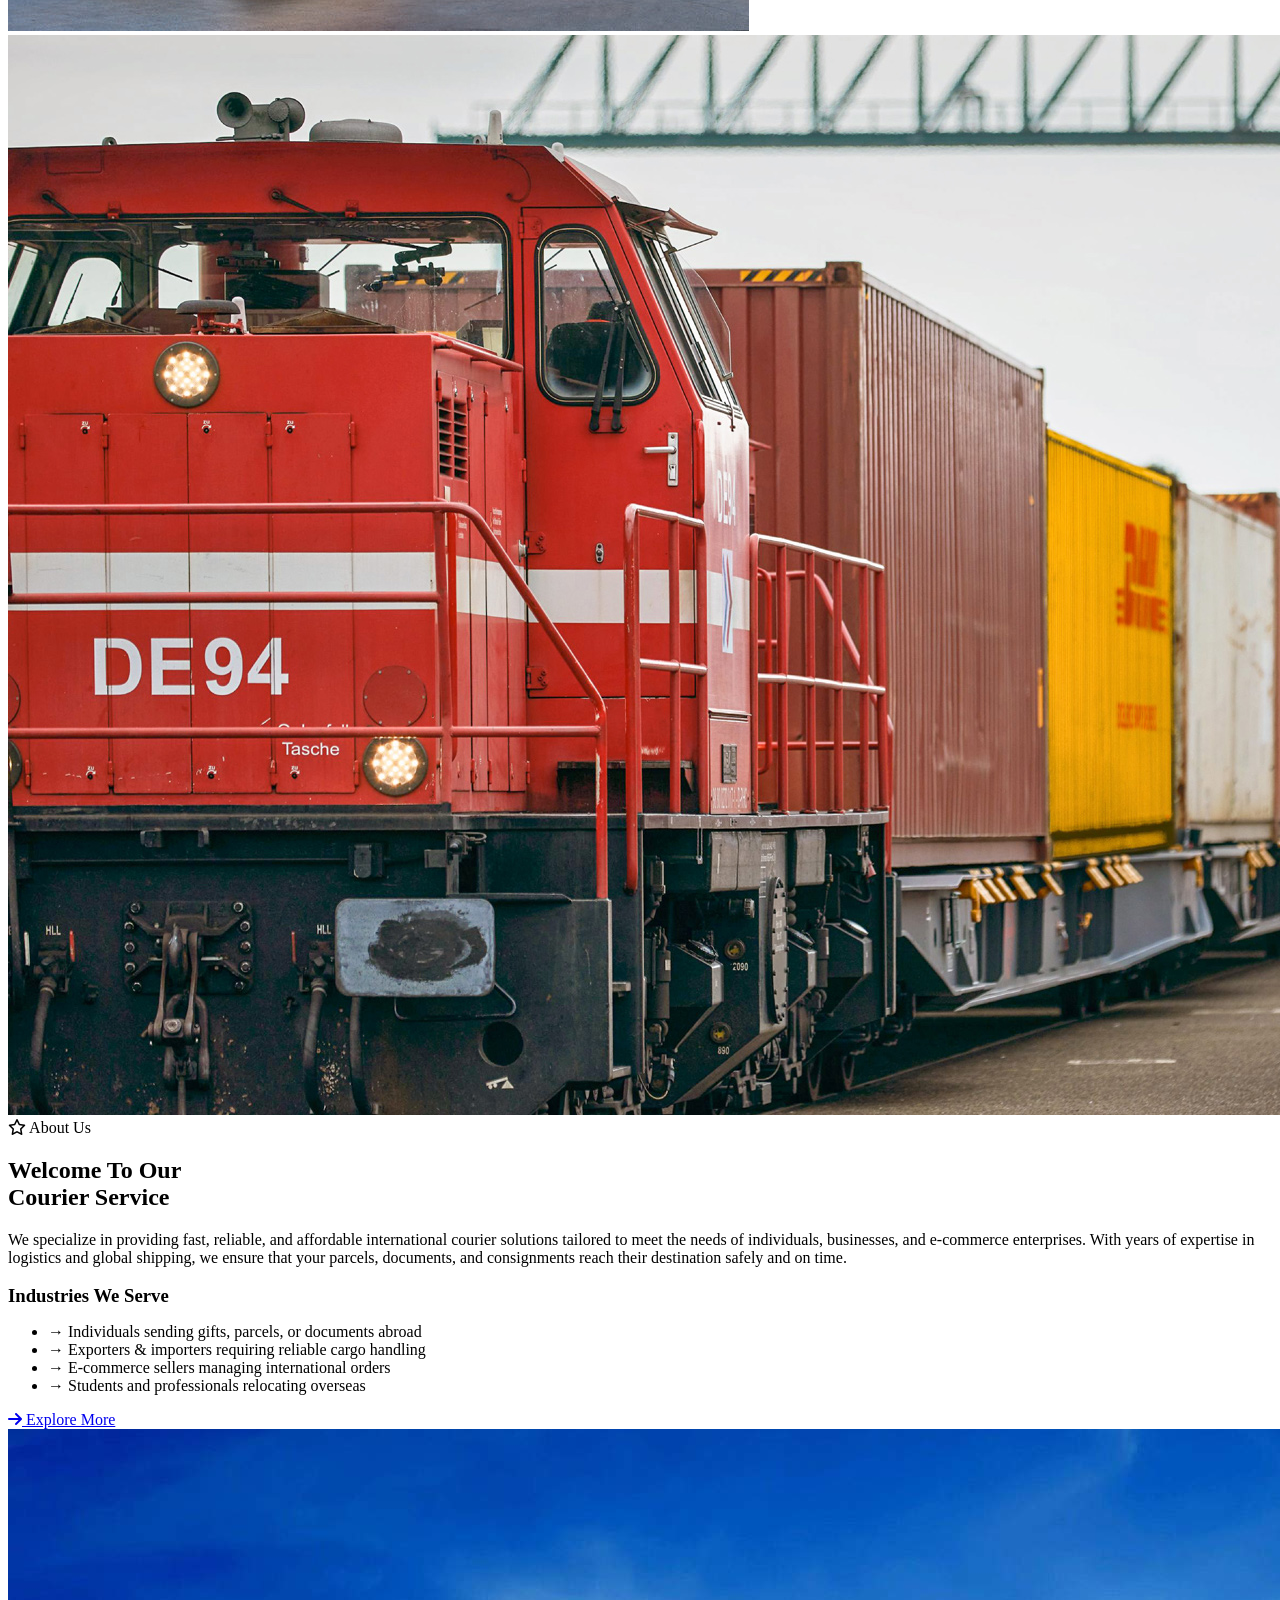
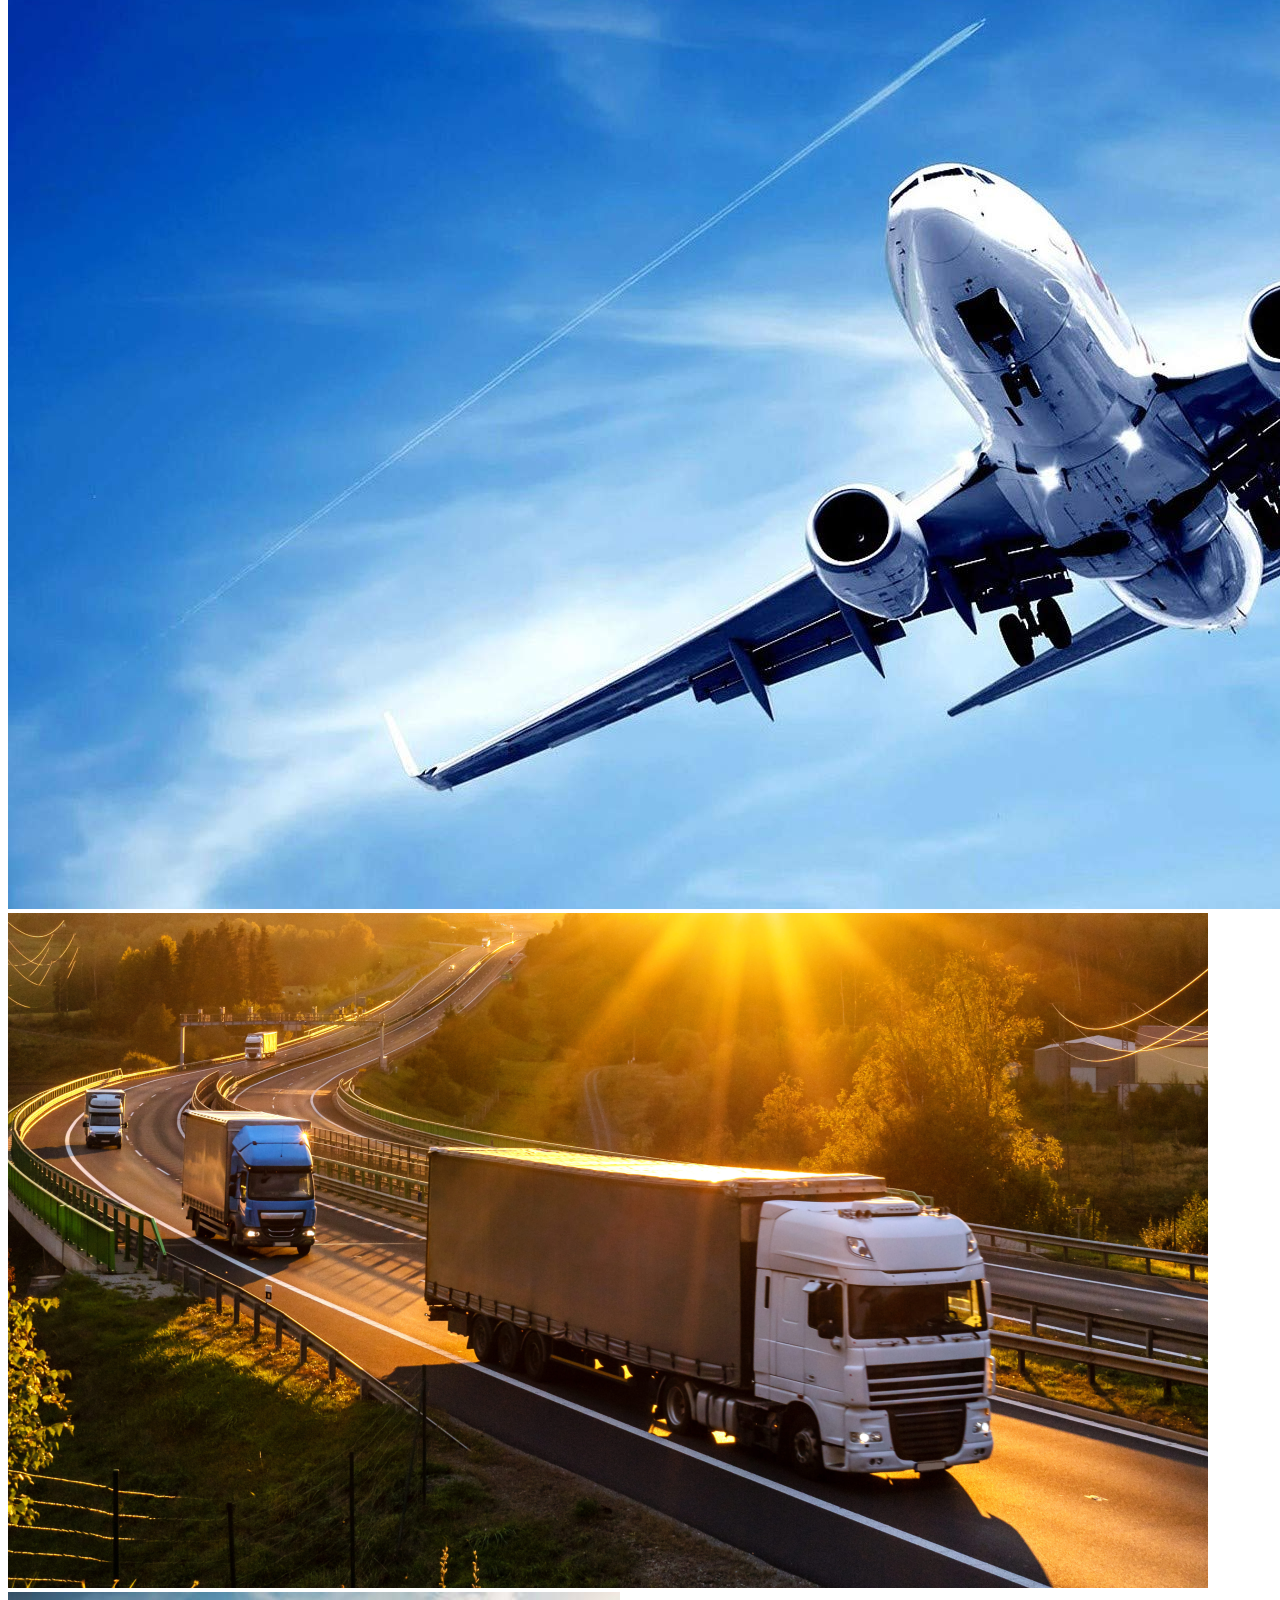
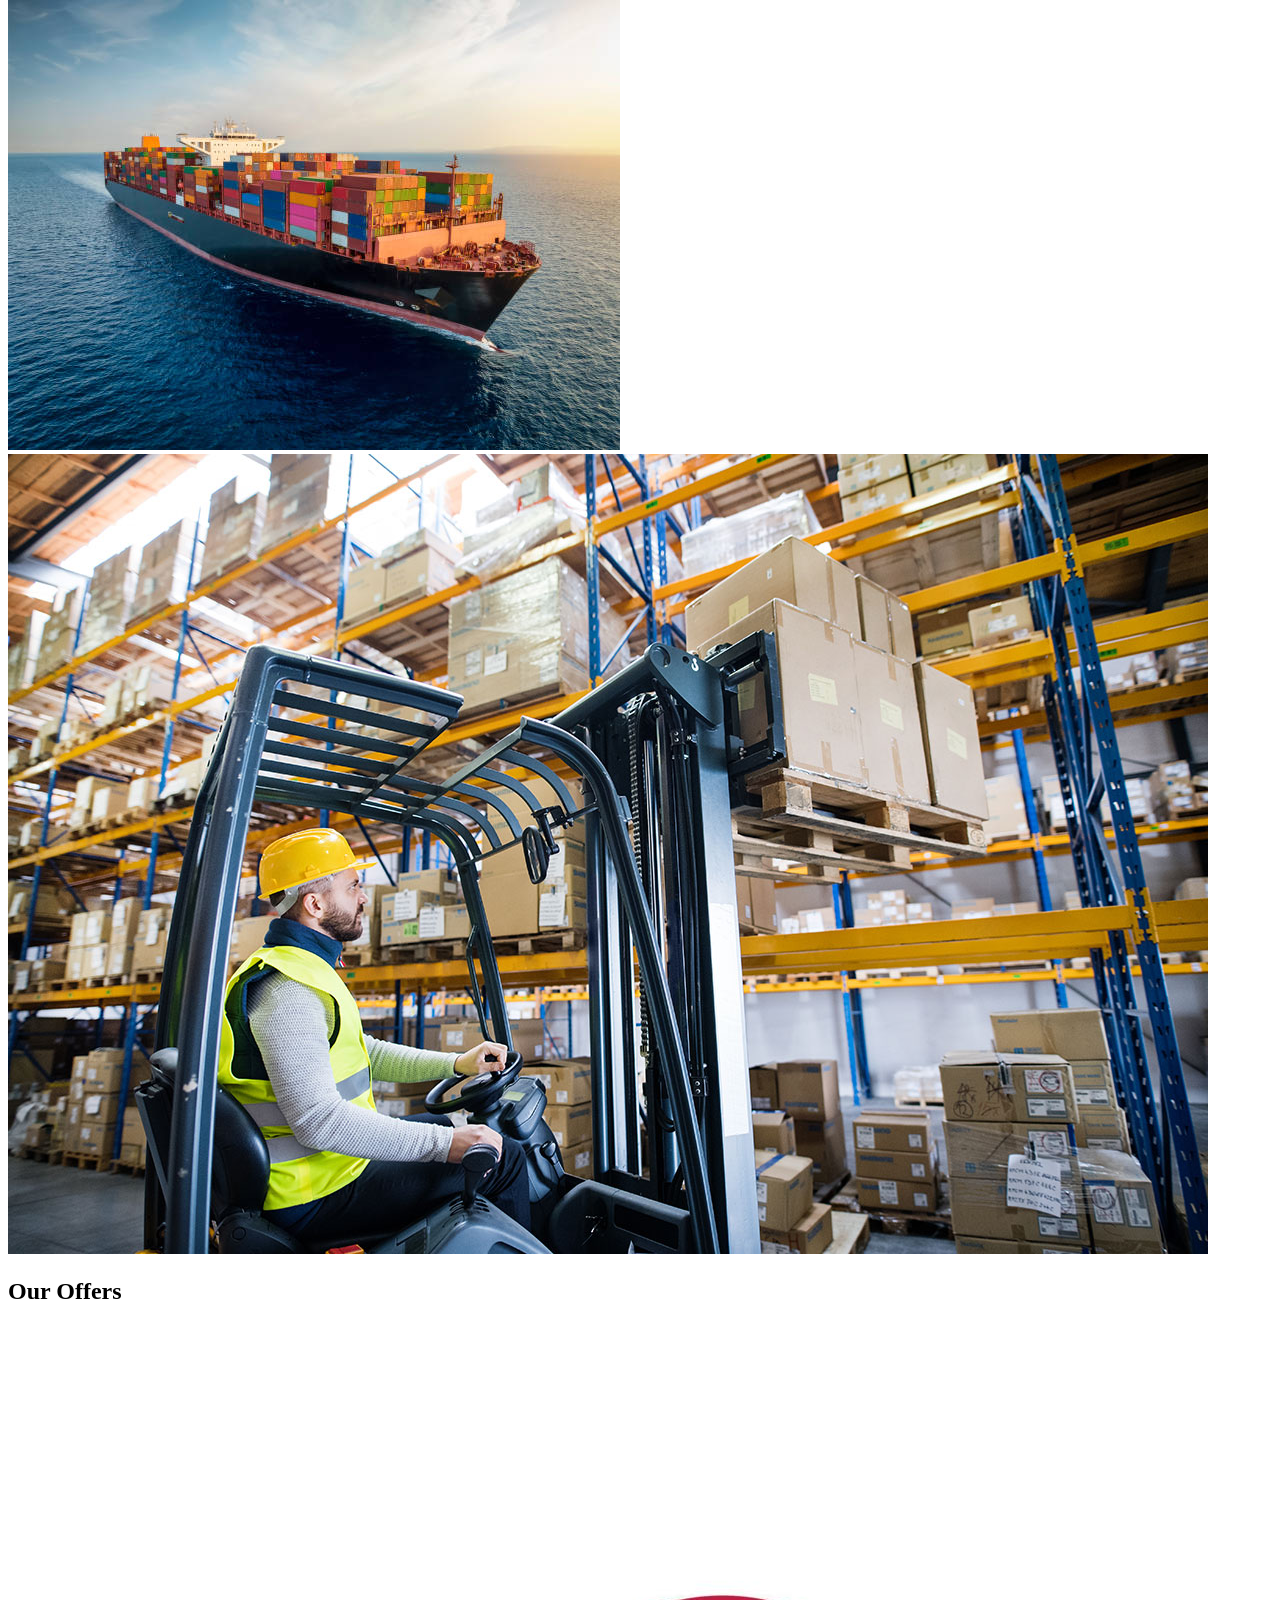
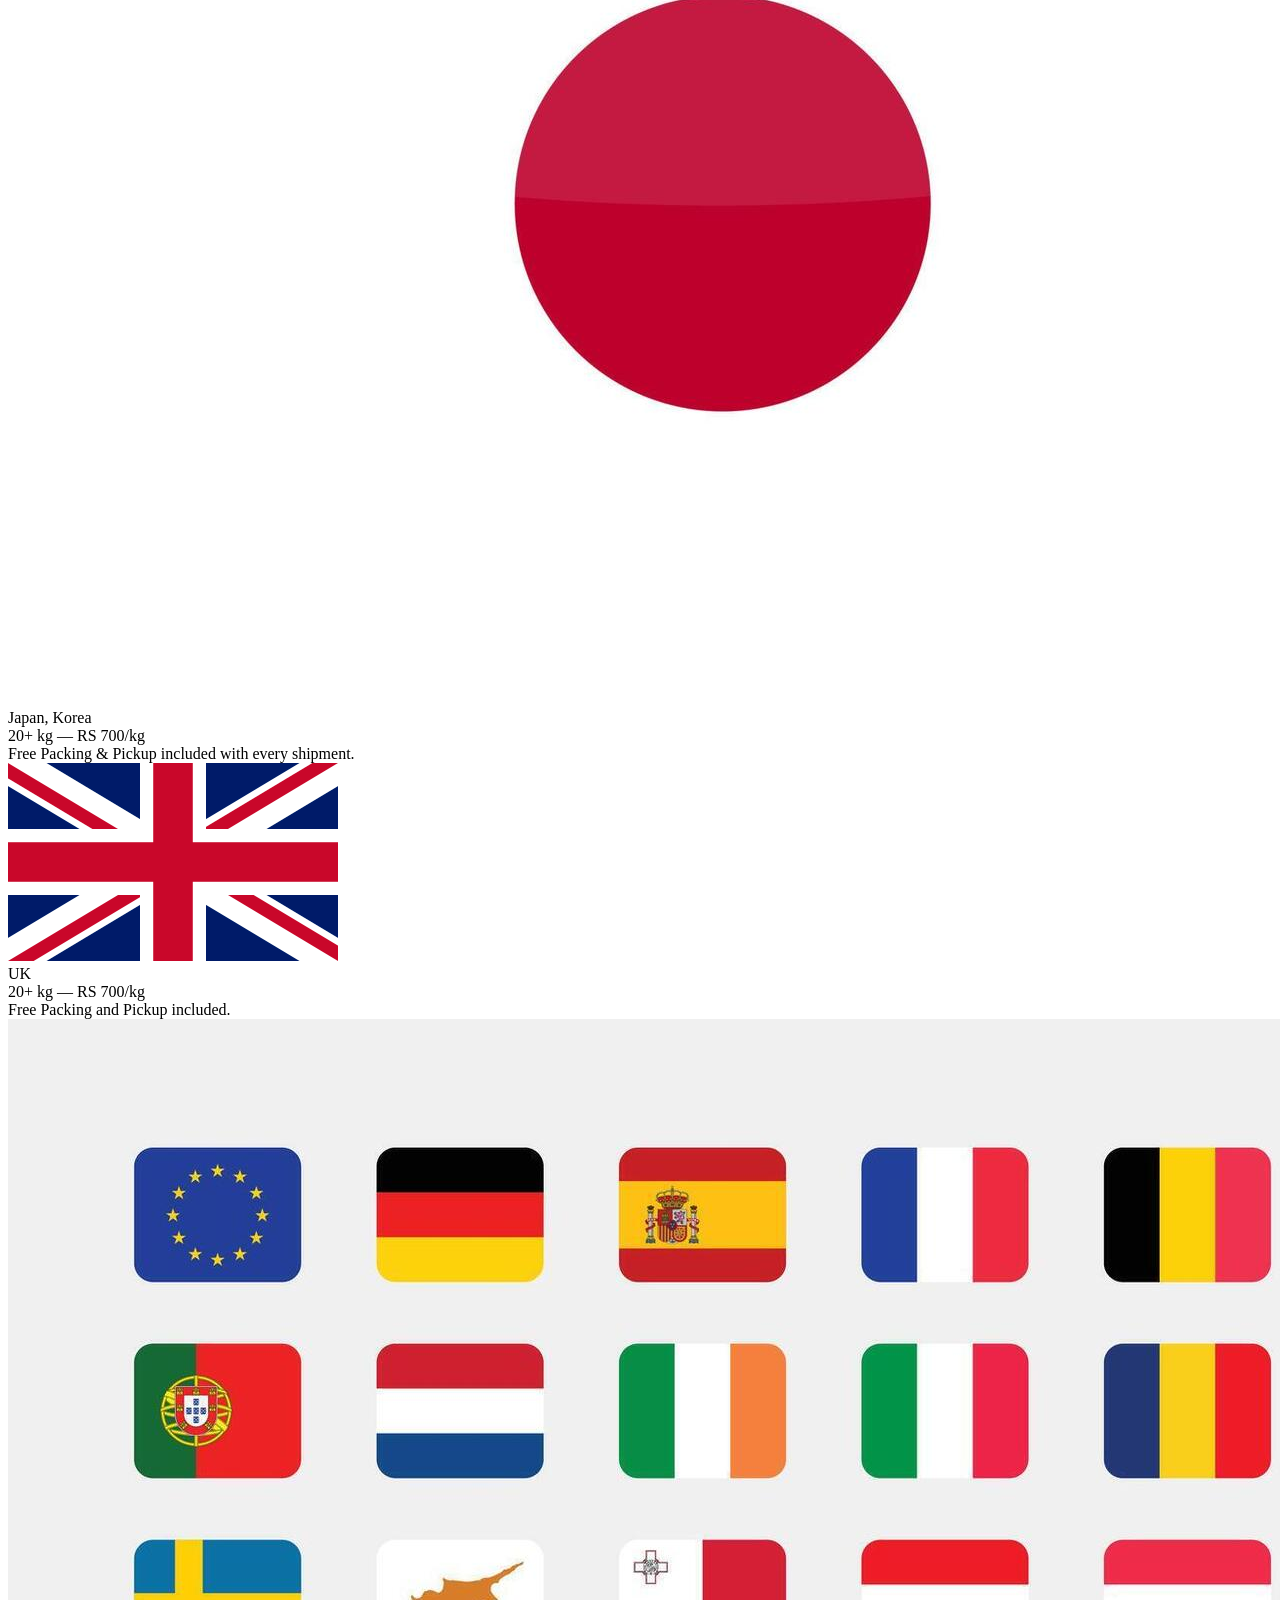
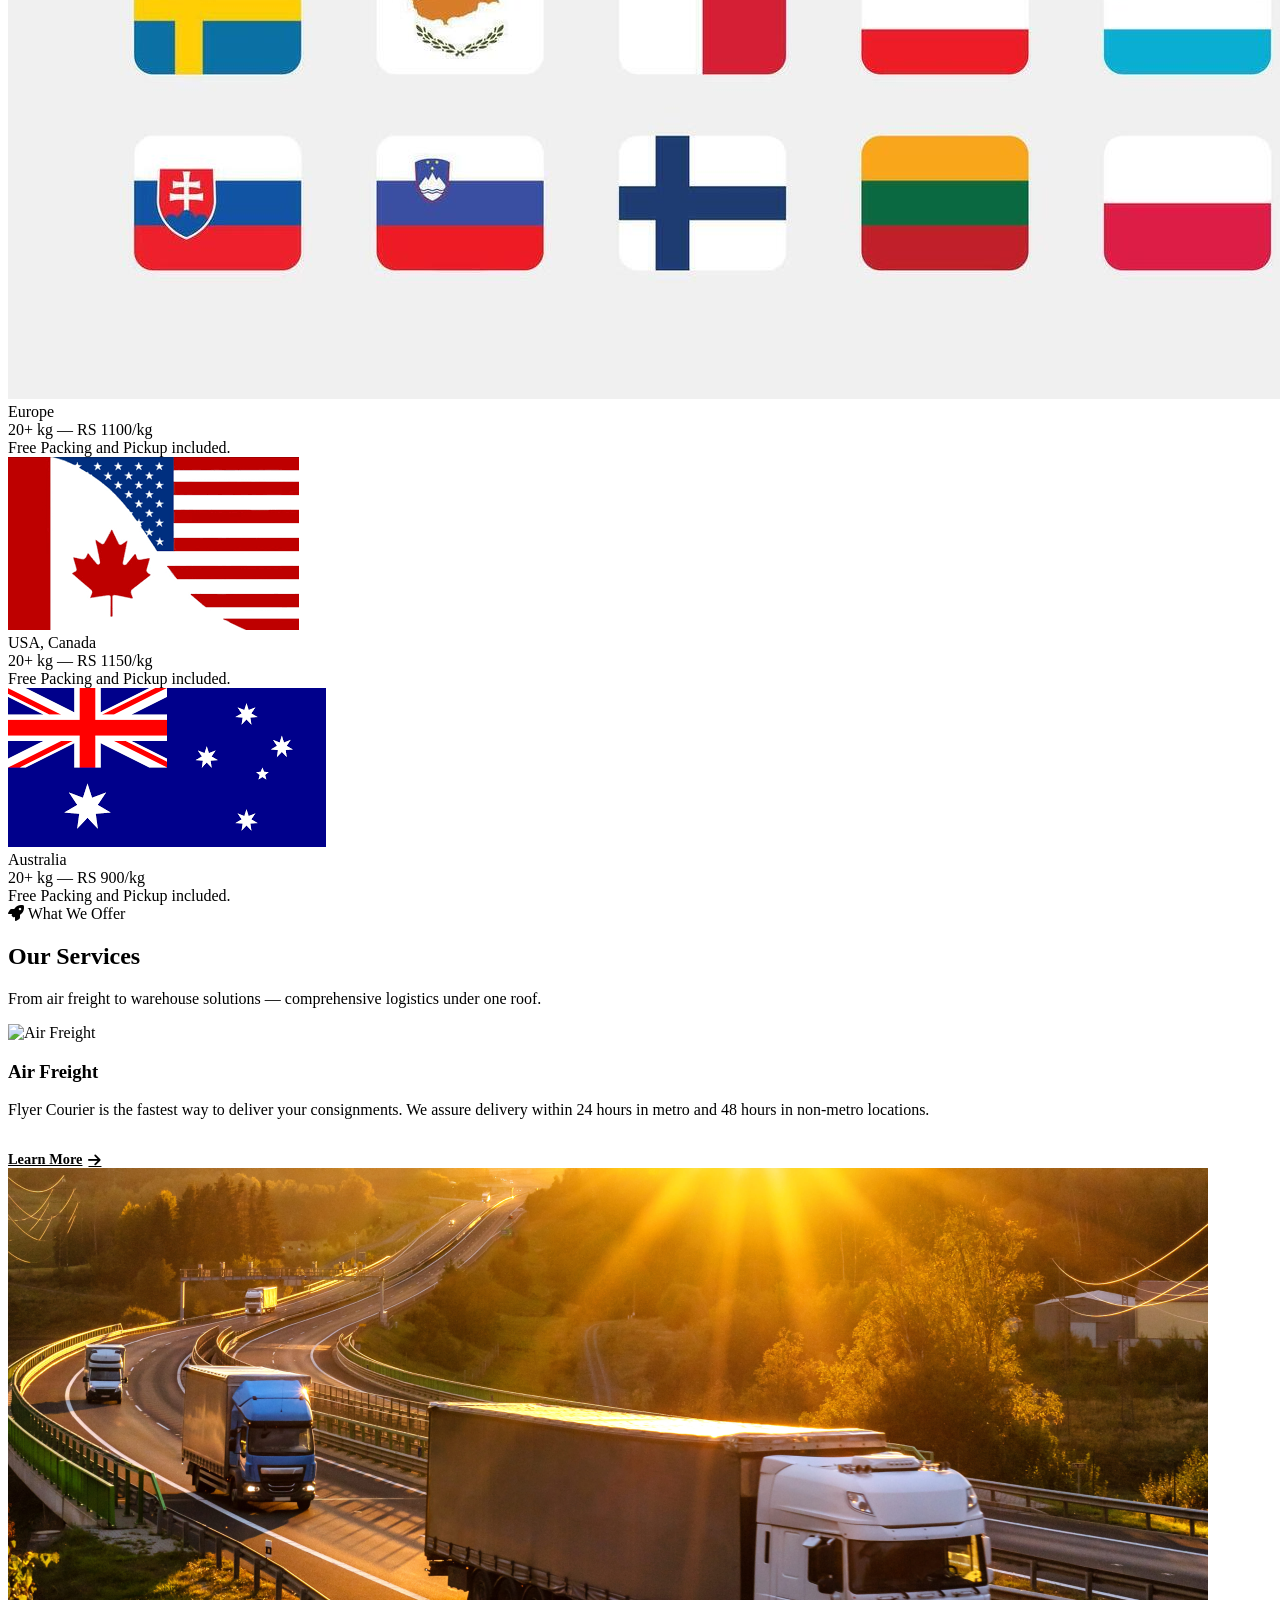
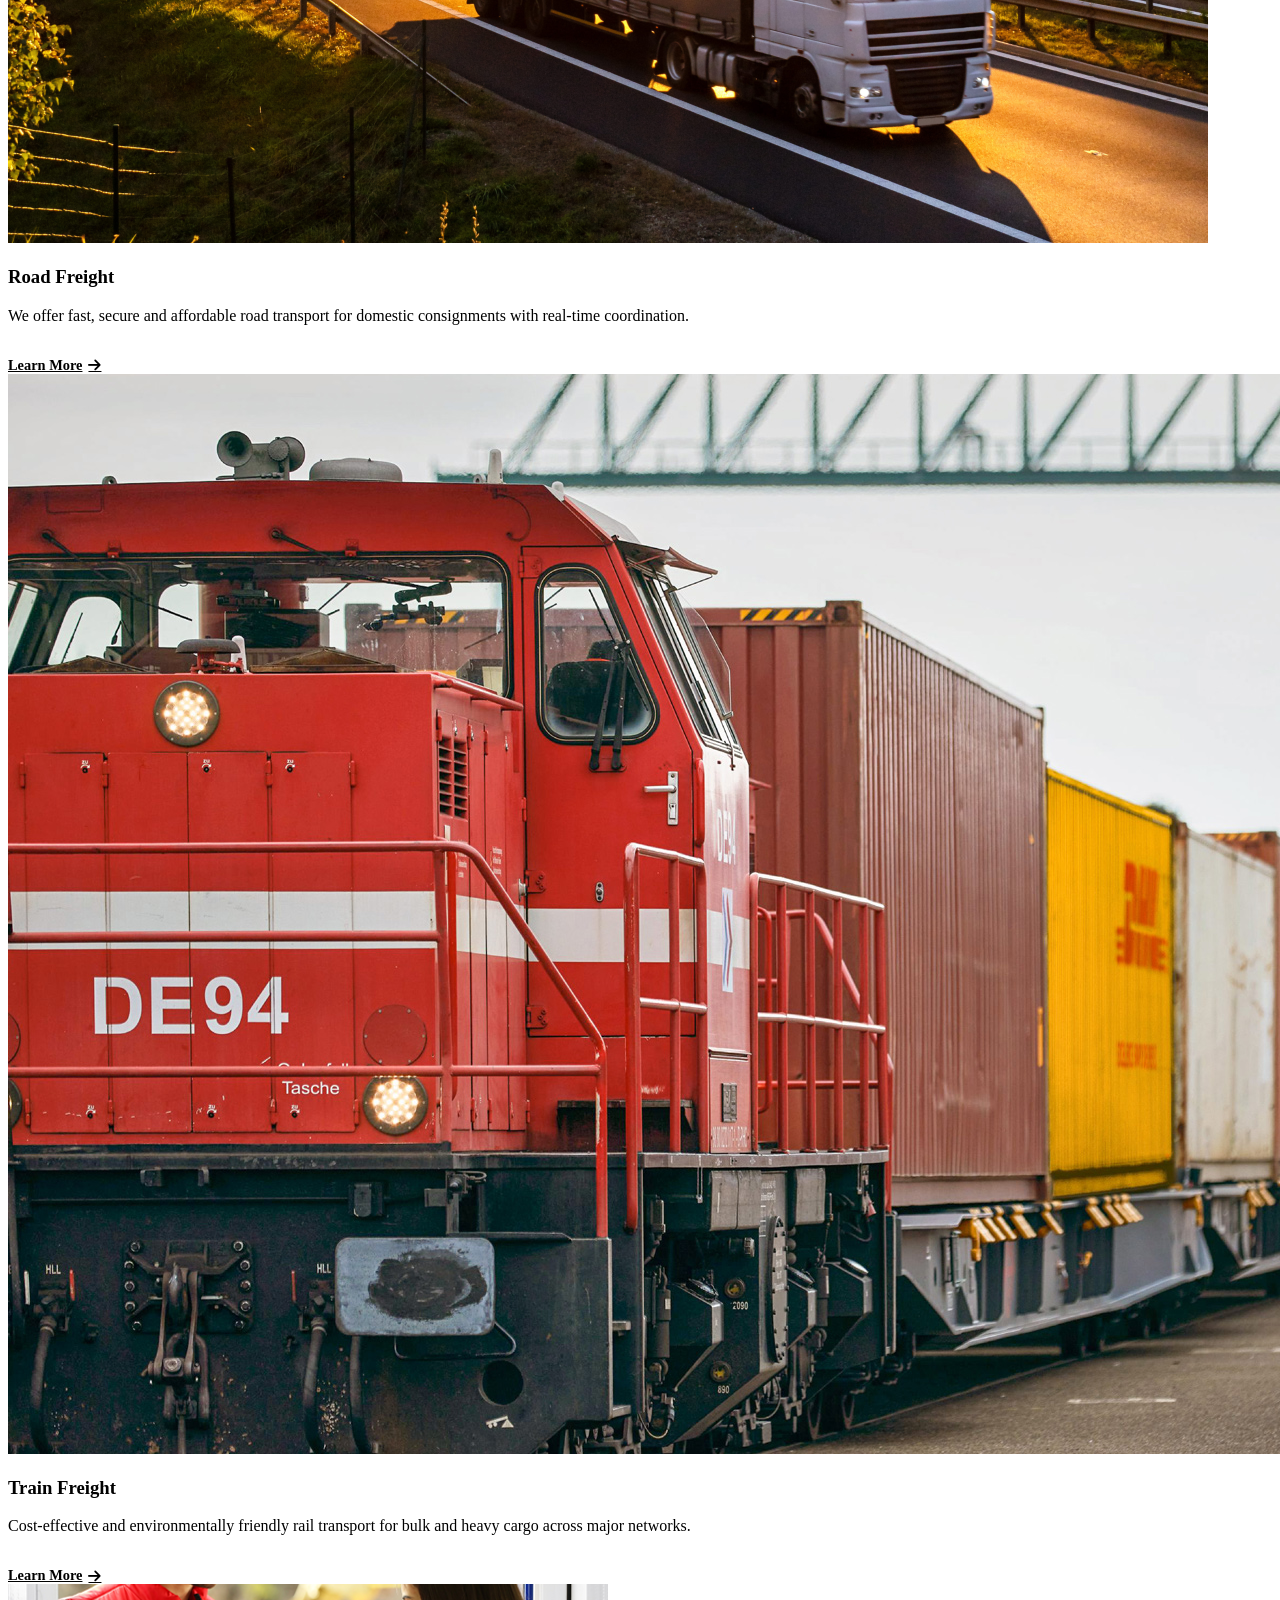
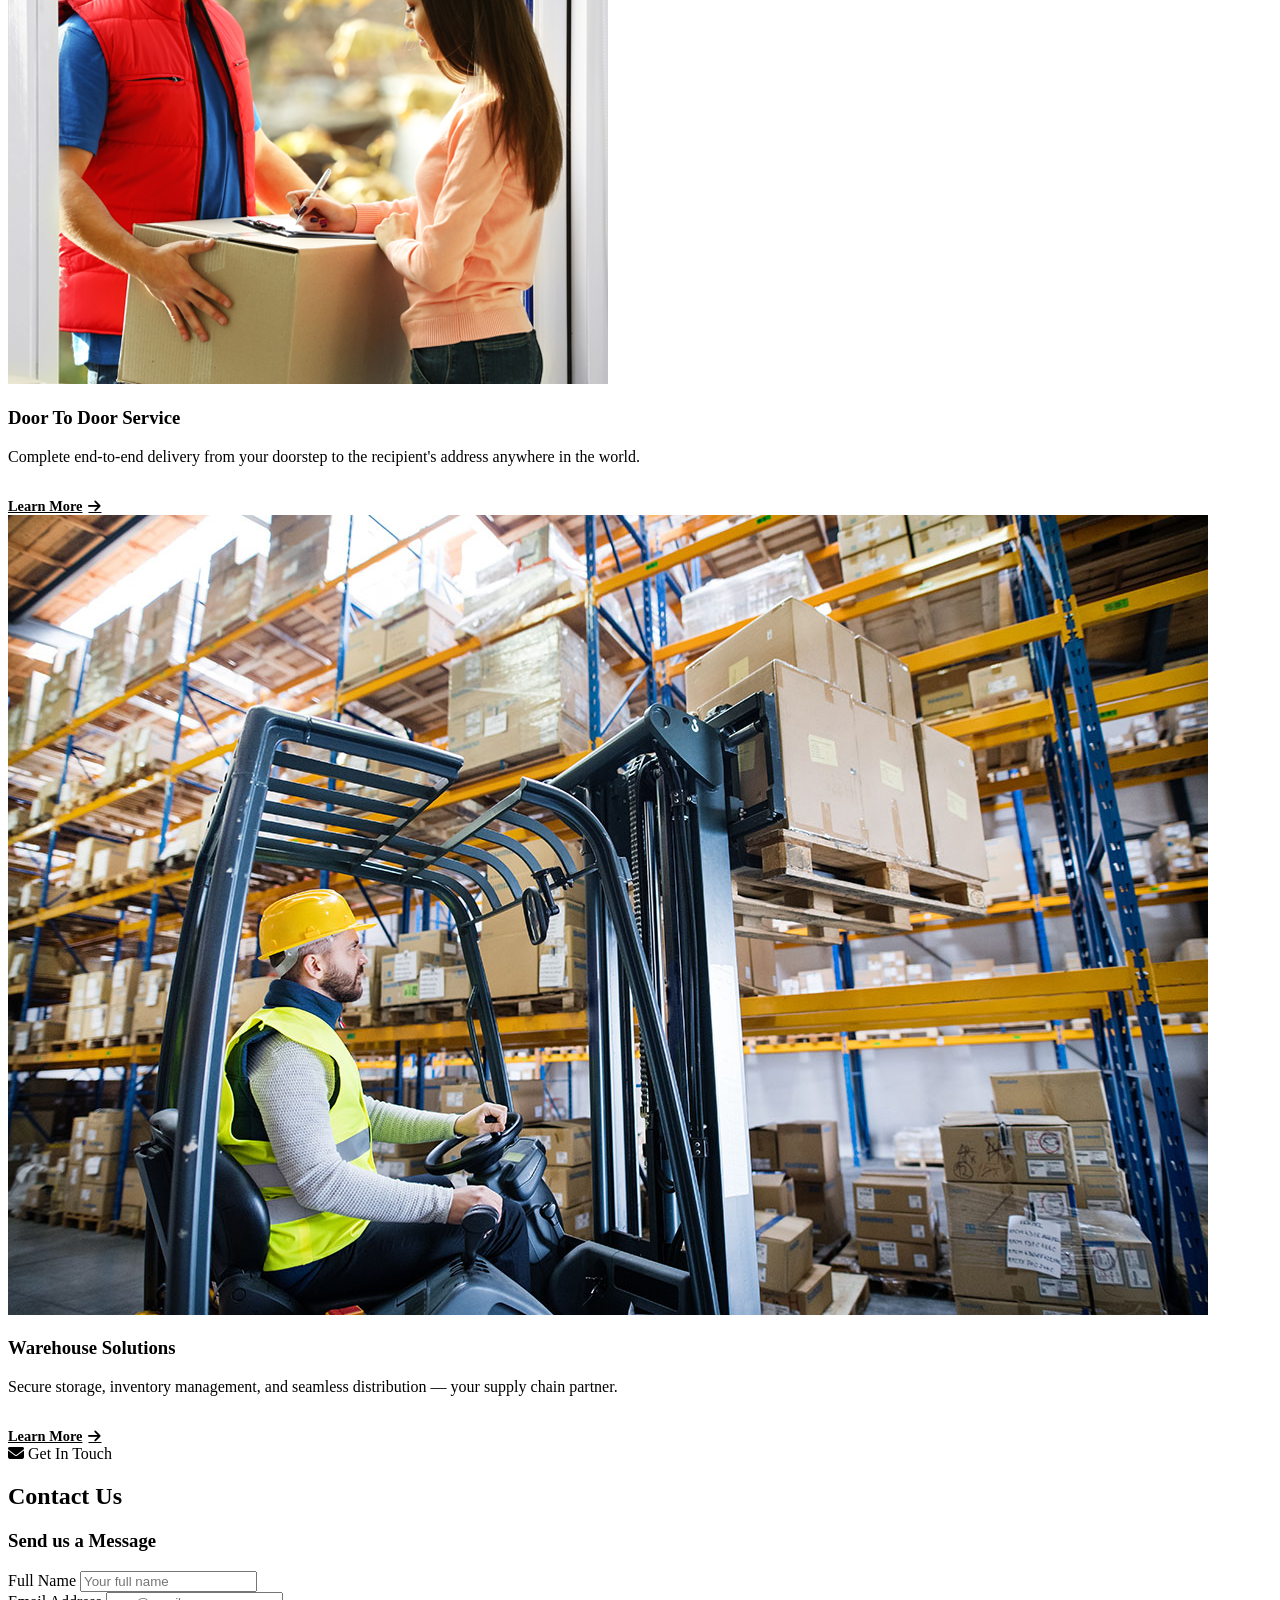
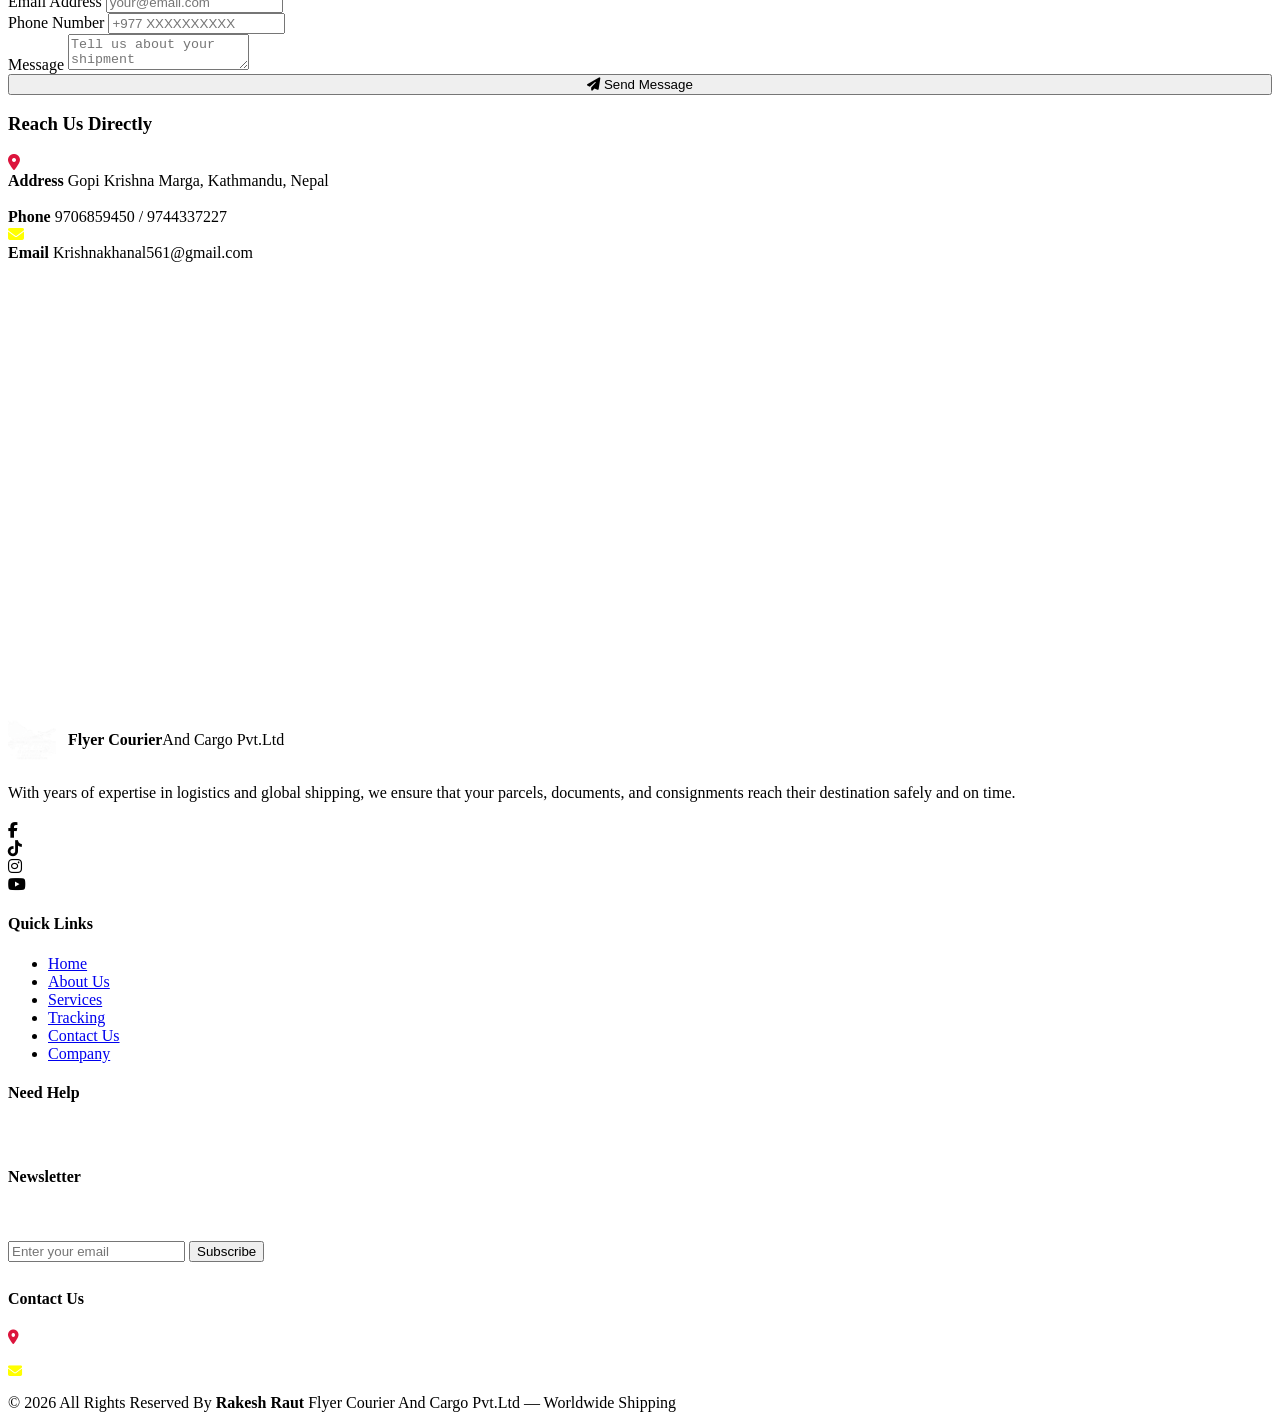
==== commit 067f356b: "Add files via upload" ====
--- a/index.html
+++ b/index.html
@@ -5,8 +5,8 @@
   <meta charset="UTF-8" />
   <meta name="viewport" content="width=device-width, initial-scale=1.0" />
   <title>Flyer Courier And Cargo Pvt.Ltd</title>
-   <link rel="shortcut icon" href="images/favicon.png" type="image/x-icon">
-  <link rel="stylesheet" href="style.css" />
+   <link rel="shortcut icon" href="images/images/favicon.png" type="image/x-icon">
+  <link rel="stylesheet" href="css/style.css" />
   <link rel="stylesheet" href="https://cdnjs.cloudflare.com/ajax/libs/font-awesome/6.5.0/css/all.min.css" />
 </head>
 <body>
@@ -18,11 +18,11 @@
 <div class="top-bar">
   <i class="fas fa-phone-alt"></i>&nbsp;
   <span>9706859450 / 9744337227</span>
-  &nbsp;|&nbsp;
+  <separator>&nbsp;|&nbsp;</separator>
   <i class="fas fa-envelope"></i>&nbsp;
   <span>Krishnakhanal561@gmail.com</span>
-  &nbsp;|&nbsp;
-  <i class="fas fa-map-marker-alt"></i>&nbsp; Dhalanepul, Kapan, Nepal
+  <separator>&nbsp;|&nbsp;</separator>
+  <i class="fas fa-map-marker-alt"></i>&nbsp; Gopi Krishna Marga, Kathmandu, Nepal
 </div>
 
 <!-- ── Navigation ── -->
@@ -289,7 +289,7 @@
         <div class="contact-icon"><i class="fa-solid fa-location-dot" style="color: crimson;"></i></div>
         <div class="contact-detail">
           <strong>Address</strong>
-          <span>Dhalanepul, kapan Nepal</span>
+          <span>Gopi Krishna Marga, Kathmandu, Nepal</span>
         </div>
       </div>
       <div class="contact-item">
@@ -307,7 +307,7 @@
         </div>
       </div>
       <div class="map-embed">
-        <iframe src="https://www.google.com/maps/embed?pb=!1m18!1m12!1m3!1d3531.628384707253!2d85.34597674280711!3d27.728757914914674!2m3!1f0!2f0!3f0!3m2!1i1024!2i768!4f13.1!3m3!1m2!1s0x39eb1960ae822989%3A0x41293c491a1116!2sDhalane%20bridge!5e0!3m2!1sen!2snp!4v1780487411143!5m2!1sen!2snp" width="800" height="600" style="border:0;" allowfullscreen="" loading="lazy" referrerpolicy="no-referrer-when-downgrade"></iframe>
+       <iframe src="https://www.google.com/maps/embed?pb=!1m18!1m12!1m3!1d220.735248450645!2d85.34895736724135!3d27.72457278815493!2m3!1f0!2f0!3f0!3m2!1i1024!2i768!4f13.1!3m3!1m2!1s0x39eb19cdef354aad%3A0x897e76fd406d012e!2sFlyer%20Courier%20And%20Cargo!5e0!3m2!1sen!2snp!4v1782054036051!5m2!1sen!2snp" width="600" height="450" style="border:0;" allowfullscreen="" loading="lazy" referrerpolicy="no-referrer-when-downgrade"></iframe>
       </div>
     </div>
   </div>
@@ -361,7 +361,7 @@
       <div style="margin-top:28px;">
         <h4>Contact Us</h4>
         <p style="font-size:0.88rem;color:rgba(255,255,255,0.6);">
-          <i class="fa-solid fa-location-dot" style="color: crimson;"></i> Dhalanepul, Kapan, Nepal<br>
+          <i class="fa-solid fa-location-dot" style="color: crimson;"></i> Gopi Krishna Marga, Kathmandu, Nepal<br>
           <i class="fa-solid fa-phone" style="color: white;"></i> 9706859450 / 9744337227<br>
           <i class="fa-solid fa-envelope" style="color: yellow;"></i> Krishnakhanal561@gmail.com
         </p>
@@ -375,6 +375,6 @@
   </div>
 </footer>
 
-<script src="script.js"></script>
+<script src="js/script.js"></script>
 </body>
 </html>
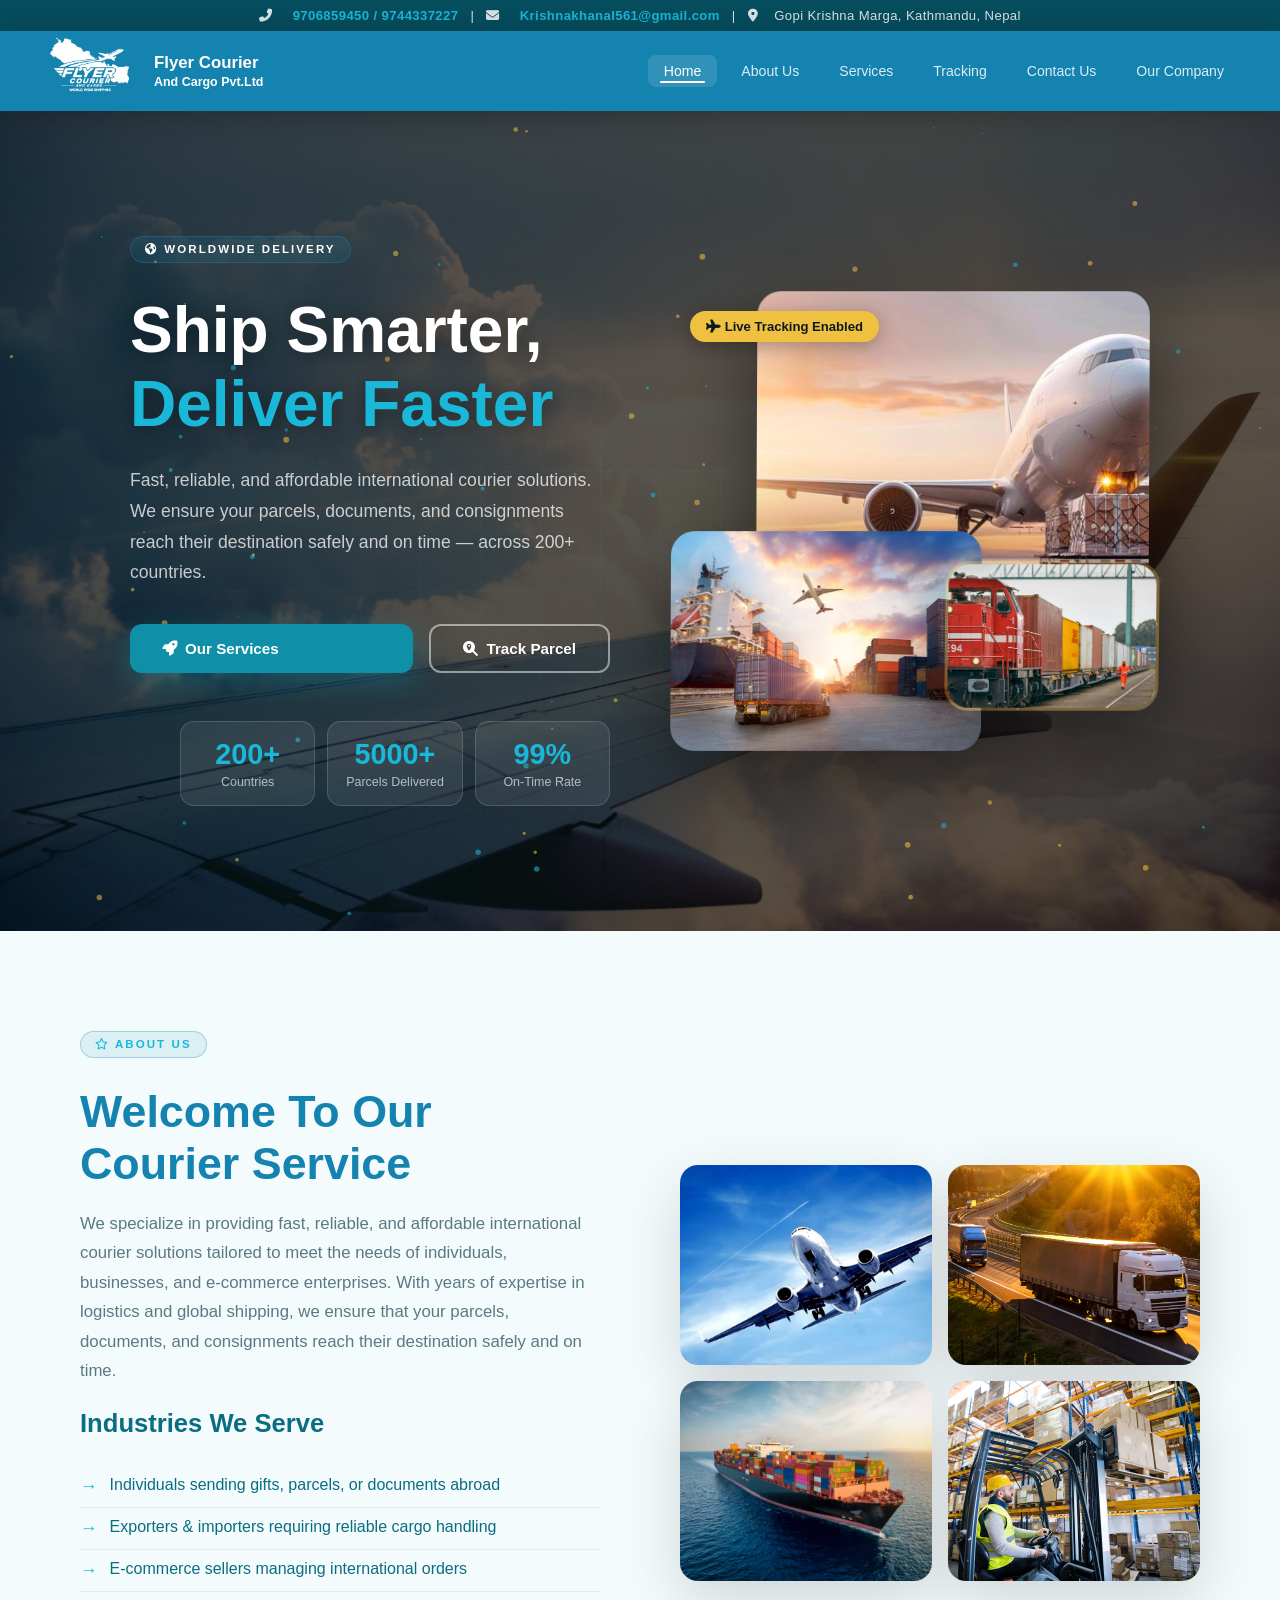
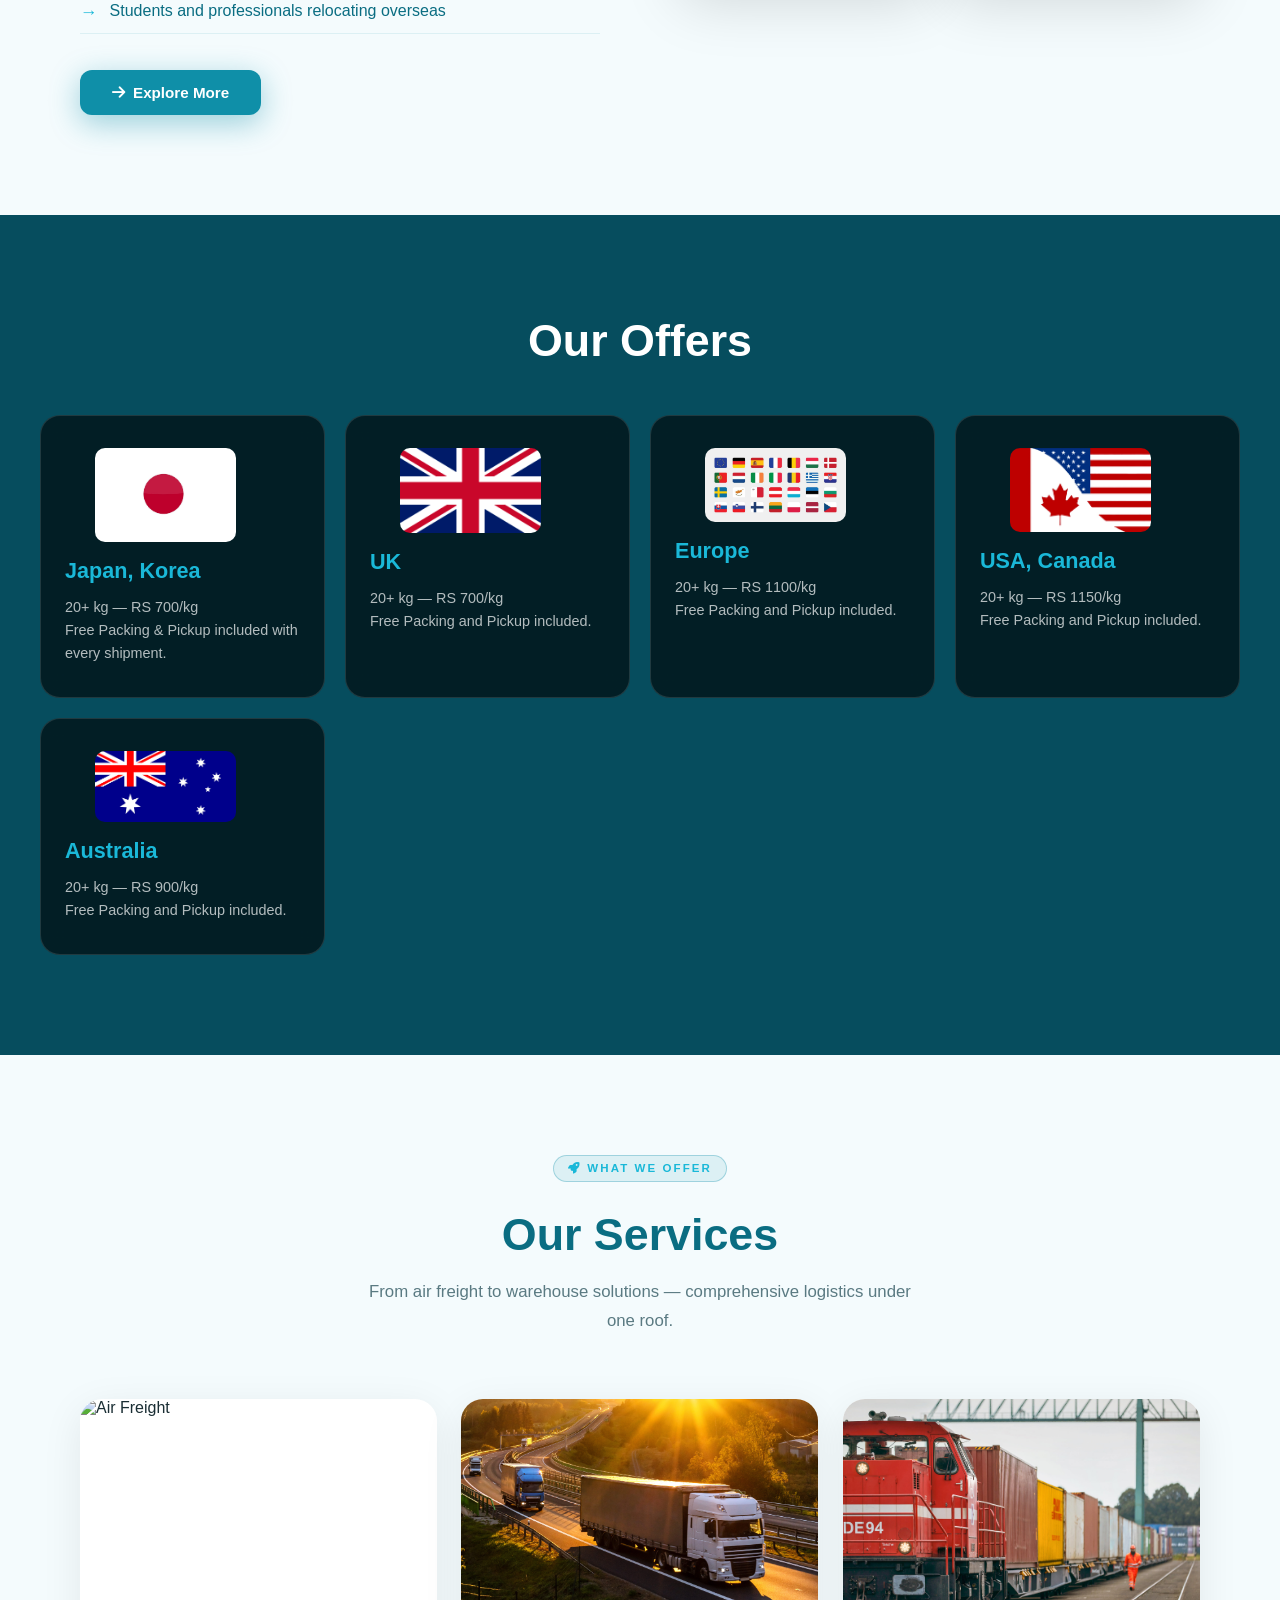
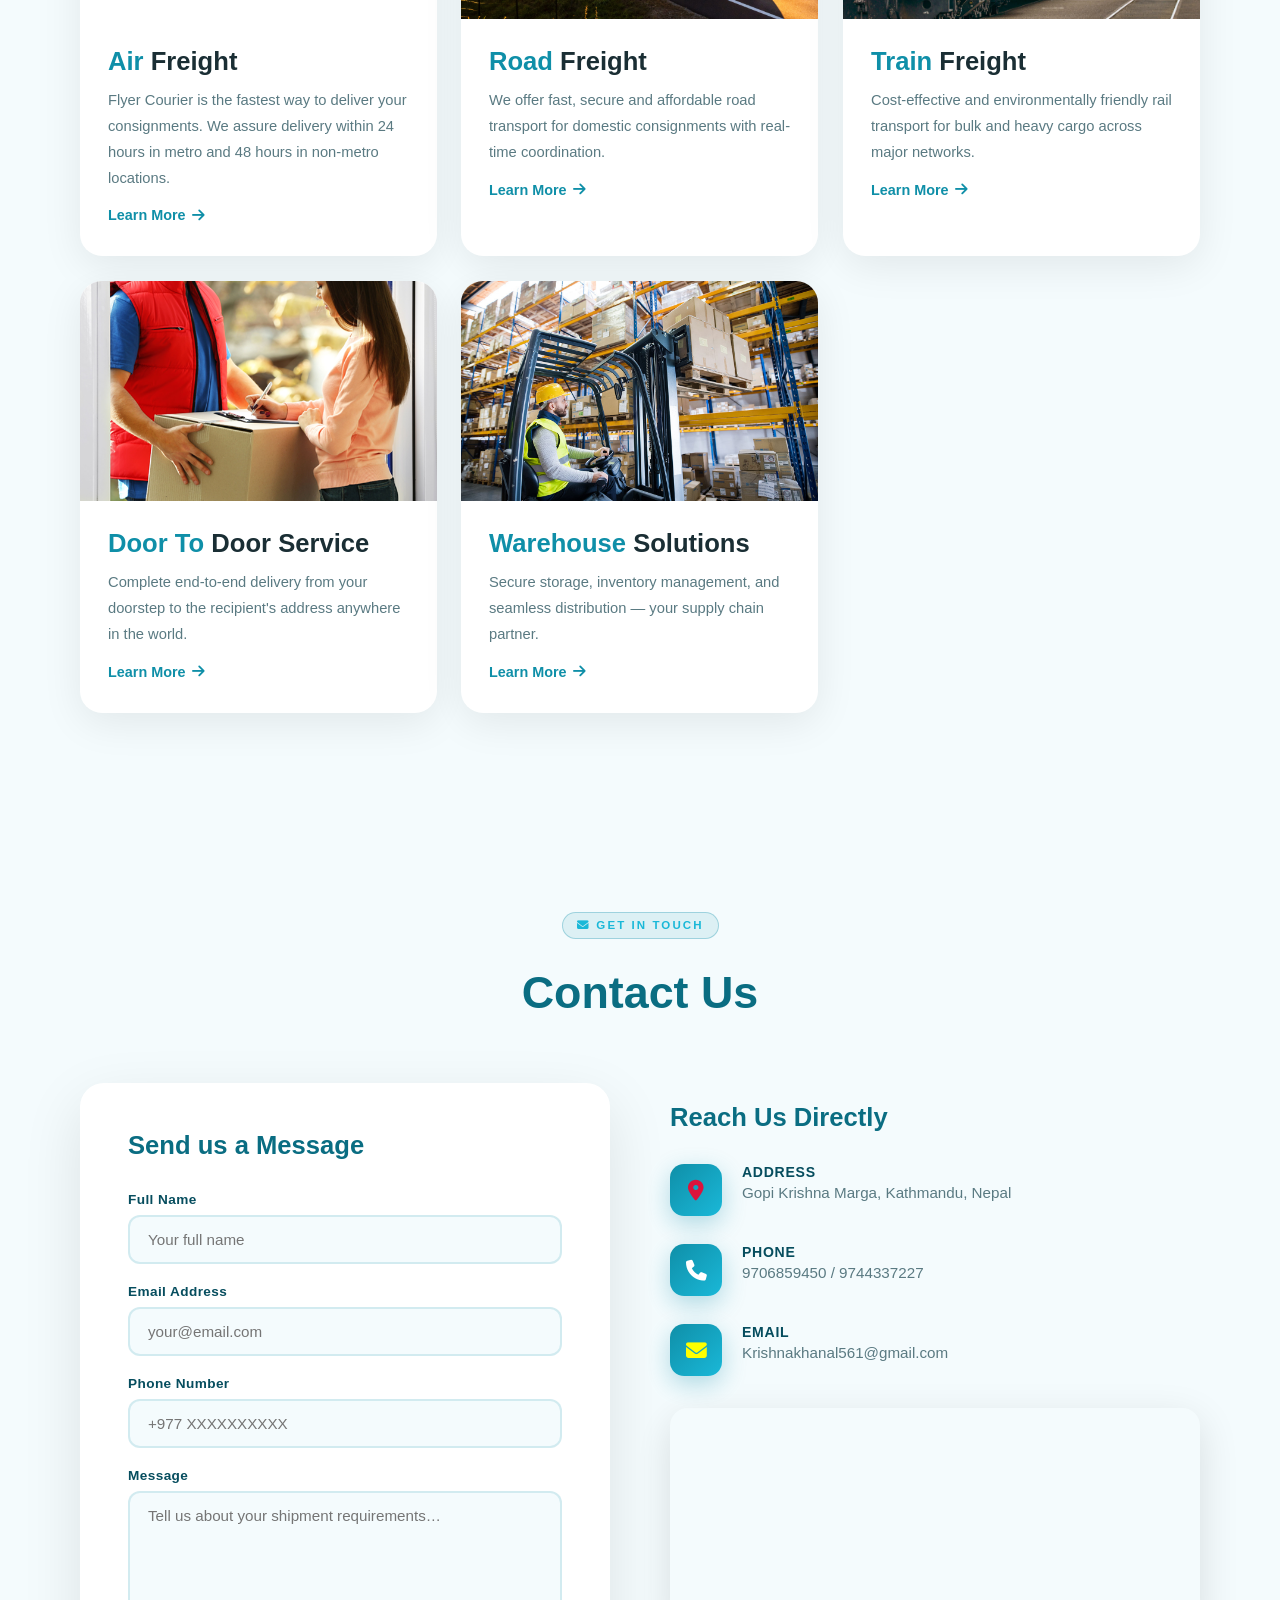
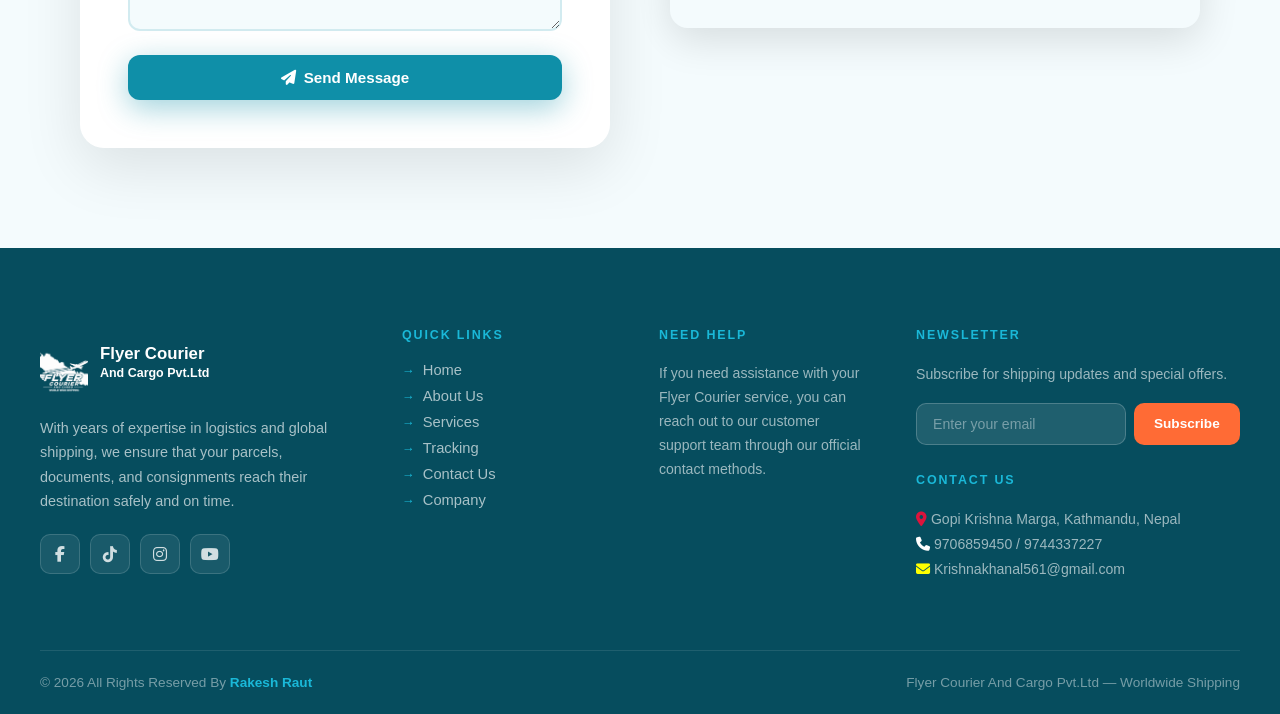
==== commit 4616bb83: "Update index.html" ====
--- a/index.html
+++ b/index.html
@@ -6,7 +6,7 @@
   <meta name="viewport" content="width=device-width, initial-scale=1.0" />
   <title>Flyer Courier And Cargo Pvt.Ltd</title>
    <link rel="shortcut icon" href="images/images/favicon.png" type="image/x-icon">
-  <link rel="stylesheet" href="css/style.css" />
+  <link rel="stylesheet" href="style.css" />
   <link rel="stylesheet" href="https://cdnjs.cloudflare.com/ajax/libs/font-awesome/6.5.0/css/all.min.css" />
 </head>
 <body>
--- a/style.css
+++ b/style.css
@@ -0,0 +1,1110 @@
+/* ============================================================
+   FLYER COURIER & CARGO — GLOBAL STYLES + 3D SCROLL ANIMATIONS
+   ============================================================ */
+
+@import url('https://fonts.googleapis.com/css2?family=Syne:wght@400;600;700;800&family=DM+Sans:ital,wght@0,300;0,400;0,500;1,300&display=swap');
+
+/* ─── CSS Variables ─────────────────────────────────────── */
+:root {
+  --teal:       #0f8fa8;
+  --teal-dark:  #0a6d82;
+  --teal-deep:  #064d5e;
+  --teal-light: #1ab8d8;
+  --sky:        #e0f7fc;
+  --white:      #ffffff;
+  --off-white:  #f4fbfd;
+  --dark:       #0a1a1f;
+  --mid:        #1c3a42;
+  --text:       #1a2e34;
+  --muted:      #5a7a82;
+  --gold:       #f0c040;
+  --accent:     #ff6b35;
+
+  --nav-h:      80px;
+  --radius:     16px;
+  --transition: 0.4s cubic-bezier(0.23, 1, 0.32, 1);
+}
+
+/* ─── Reset ──────────────────────────────────────────────── */
+*, *::before, *::after { box-sizing: border-box; margin: 0; padding: 0; }
+html { scroll-behavior: smooth; font-size: 16px; }
+body {
+  font-family: 'DM Sans', sans-serif;
+  background: var(--off-white);
+  color: var(--text);
+  overflow-x: hidden;
+  perspective: 1200px;
+}
+a { text-decoration: none; color: inherit; }
+img { display: block; max-width: 100%; }
+ul { list-style: none; }
+
+/* ─── 3D Scroll Animation Engine ────────────────────────── */
+[data-anim] {
+  opacity: 0;
+  transition: opacity 0.8s var(--transition),
+              transform 0.8s var(--transition);
+  will-change: opacity, transform;
+}
+[data-anim="fade-up"]       { transform: translateY(60px) rotateX(12deg); transform-origin: bottom; }
+[data-anim="fade-left"]     { transform: translateX(-80px) rotateY(-15deg); }
+[data-anim="fade-right"]    { transform: translateX(80px) rotateY(15deg); }
+[data-anim="fade-scale"]    { transform: scale(0.82) rotateX(8deg); }
+[data-anim="flip-card"]     { transform: rotateY(90deg); transform-origin: left; }
+[data-anim="zoom-in"]       { transform: scale(0.7); }
+[data-anim="slide-3d"]      { transform: translateZ(-120px) rotateX(20deg); }
+[data-anim="tilt-left"]     { transform: perspective(600px) rotateY(-25deg) translateX(-40px); }
+[data-anim="tilt-right"]    { transform: perspective(600px) rotateY(25deg) translateX(40px); }
+[data-anim="drop-in"]       { transform: translateY(-80px) rotateX(-20deg); opacity: 0; }
+
+[data-anim].in-view {
+  opacity: 1;
+  transform: none !important;
+}
+
+/* Stagger delays */
+[data-delay="1"] { transition-delay: 0.1s; }
+[data-delay="2"] { transition-delay: 0.2s; }
+[data-delay="3"] { transition-delay: 0.3s; }
+[data-delay="4"] { transition-delay: 0.4s; }
+[data-delay="5"] { transition-delay: 0.5s; }
+[data-delay="6"] { transition-delay: 0.6s; }
+[data-delay="7"] { transition-delay: 0.7s; }
+[data-delay="8"] { transition-delay: 0.8s; }
+
+/* ─── Typography ─────────────────────────────────────────── */
+h1,h2,h3,h4,h5 { font-family: 'Syne', sans-serif; line-height: 1.15; }
+h1 { font-size: clamp(2.4rem, 5vw, 4rem); font-weight: 800; }
+h2 { font-size: clamp(1.8rem, 3.5vw, 2.8rem); font-weight: 700; }
+h3 { font-size: clamp(1.2rem, 2vw, 1.6rem); font-weight: 600; }
+p  { line-height: 1.75; color: var(--muted); }
+
+.section-tag {
+  display: inline-block;
+  font-family: 'Syne', sans-serif;
+  font-size: 0.72rem;
+  font-weight: 700;
+  letter-spacing: 0.18em;
+  text-transform: uppercase;
+  color: var(--teal-light);
+  background: rgba(15,143,168,0.1);
+  border: 1px solid rgba(15,143,168,0.3);
+  padding: 6px 14px;
+  border-radius: 999px;
+  margin-bottom: 1rem;
+}
+
+/* ─── Top Bar ────────────────────────────────────────────── */
+.top-bar {
+  background: var(--teal-deep);
+  color: rgba(255,255,255,0.85);
+  font-size: 0.82rem;
+  padding: 8px 40px;
+  display: flex;
+  flex-wrap: wrap;
+  align-items: center;
+  justify-content: center;
+  gap: 8px;
+  letter-spacing: 0.03em;
+}
+.top-bar span { color: var(--teal-light); font-weight: 600; }
+
+/* ─── Navigation ─────────────────────────────────────────── */
+.navbar {
+  position: sticky;
+  top: 0;
+  z-index: 999;
+  background: rgb(20, 131, 175);
+  backdrop-filter: blur(12px);
+  display: flex;
+  align-items: center;
+  justify-content: space-between;
+  padding: 0 40px;
+  height: var(--nav-h);
+  box-shadow: 0 4px 30px rgba(0,0,0,0.25);
+  transition: background 0.3s, box-shadow 0.3s;
+}
+.navbar.scrolled {
+  background: rgb(20, 131, 175);
+  box-shadow: 0 8px 40px rgba(0,0,0,0.35);
+}
+.navbar-logo {
+  display: flex;
+  align-items: center;
+  gap: 14px;
+}
+.logo-icon {
+  width: 100px; 
+  height: 100px;
+  margin-top: 20px;
+  /* background: white;
+  border-radius: 12px;
+  display: flex; align-items: center; justify-content: center;
+  color: var(--teal-dark);
+  font-family: 'Syne', sans-serif;
+  letter-spacing: -1px;
+  box-shadow: 0 4px 20px rgba(0,0,0,0.2); */
+}
+.logo-text { color: white; font-family: 'Syne', sans-serif; font-size: 0.78rem; font-weight: 600; line-height: 1.3; }
+.logo-text strong { font-size: 1.05rem; display: block; }
+.nav-links {
+  display: flex;
+  align-items: center;
+  gap: 8px;
+}
+.nav-links a {
+  color: rgba(255,255,255,0.85);
+  font-size: 0.88rem;
+  font-weight: 500;
+  padding: 8px 16px;
+  border-radius: 8px;
+  transition: var(--transition);
+  position: relative;
+}
+.nav-links a::after {
+  content: '';
+  position: absolute;
+  bottom: 4px; left: 50%; right: 50%;
+  height: 2px;
+  background: white;
+  border-radius: 2px;
+  transition: var(--transition);
+}
+.nav-links a:hover::after,
+.nav-links a.active::after { left: 12px; right: 12px; }
+.nav-links a:hover, .nav-links a.active {
+  color: rgb(255, 255, 255);
+  background: rgba(255,255,255,0.12);
+}
+.nav-cta {
+  background: var(--gold) !important;
+  color: var(--dark) !important;
+  font-weight: 700 !important;
+  border-radius: 10px !important;
+}
+.nav-cta:hover { background: #f0d060 !important; }
+.nav-cta::after { display: none !important; }
+
+/* ─── Buttons ────────────────────────────────────────────── */
+.btn {
+  display: inline-flex;
+  align-items: center;
+  gap: 8px;
+  padding: 14px 32px;
+  border-radius: 12px;
+  font-family: 'Syne', sans-serif;
+  font-weight: 700;
+  font-size: 0.95rem;
+  cursor: pointer;
+  border: none;
+  transition: var(--transition);
+  position: relative;
+  overflow: hidden;
+}
+.btn::before {
+  content: '';
+  position: absolute;
+  inset: 0;
+  background: rgba(255,255,255,0.12);
+  transform: translateX(-100%);
+  transition: transform 0.4s;
+}
+.btn:hover::before { transform: translateX(0); }
+.btn-primary {
+  background: var(--teal);
+  color: white;
+  box-shadow: 0 8px 30px rgba(15,143,168,0.4);
+  flex-grow: 1;
+  flex-basis: 200px;
+}
+.btn-primary:hover {
+  background: var(--teal-light);
+  transform: translateY(-3px);
+  box-shadow: 0 14px 40px rgba(15,143,168,0.5);
+}
+.btn-outline {
+  background: transparent;
+  color: var(--teal);
+  border: 2px solid var(--teal);
+}
+.btn-outline:hover {
+  background: var(--teal);
+  color: white;
+  transform: translateY(-3px);
+}
+.btn-gold {
+  background: var(--gold);
+  color: var(--dark);
+  box-shadow: 0 8px 30px rgba(240,192,64,0.4);
+}
+.btn-gold:hover {
+  transform: translateY(-3px);
+  box-shadow: 0 14px 40px rgba(240,192,64,0.5);
+}
+
+/* ─── Hero ───────────────────────────────────────────────── */
+.hero {
+  position: relative;
+  min-height: calc(100vh - var(--nav-h));
+  display: flex;
+  align-items: center;
+  overflow: hidden;
+  background: linear-gradient(135deg, var(--teal-deep) 0%, var(--teal-dark) 50%, var(--teal) 100%);
+}
+.hero-bg {
+  position: absolute;
+  inset: 0;
+  background-image:
+    radial-gradient(circle at 20% 80%, rgba(26,184,216,0.15) 0%, transparent 50%),
+    radial-gradient(circle at 80% 20%, rgba(240,192,64,0.08) 0%, transparent 40%),
+    url('images/background-image.jfif');
+  background-size: cover;
+  background-position: center;
+  filter: brightness(0.35);
+}
+.hero-grid {
+  position: absolute;
+  inset: 0;
+  background-image:
+    linear-gradient(rgba(26,184,216,0.07) 1px, transparent 1px),
+    linear-gradient(90deg, rgba(26,184,216,0.07) 1px, transparent 1px);
+  background-size: 60px 60px;
+  mask-image: radial-gradient(ellipse at center, black 0%, transparent 70%);
+}
+
+.company-text p{
+  color: rgb(24, 23, 23);
+}
+
+.hero-content {
+  position: relative;
+  z-index: 2;
+  max-width: 1200px;
+  margin: 0 auto;
+  padding: 80px 40px;
+  display: grid;
+  grid-template-columns: 1fr 1fr;
+  gap: 60px;
+  align-items: center;
+}
+.hero-text .section-tag { color: white; background: rgba(19, 158, 212, 0.12); border-color: rgba(27, 139, 204, 0.3); }
+.hero-text h1 { color: white; margin: 16px 0 24px; text-shadow: 0 2px 20px rgba(0,0,0,0.4); }
+.hero-text h1 span { color: var(--teal-light); }
+.hero-text p { color: rgba(255,255,255,0.75); font-size: 1.1rem; margin-bottom: 36px; max-width: 480px; }
+.hero-actions { display: flex; gap: 16px; flex-wrap: wrap; }
+.hero-stats {
+  display: grid;
+  grid-template-columns: repeat(3, 1fr);
+  gap: 12px;
+  margin: 48px 0px 0px 50px;
+  
+}
+.hero-stat {
+  background: rgba(255,255,255,0.08);
+  border: 1px solid rgba(255,255,255,0.15);
+  border-radius: 14px;
+  padding: 16px 14px;
+  text-align: center;
+  backdrop-filter: blur(8px);
+}
+.hero-stat-num {
+  font-family: 'Syne', sans-serif;
+  font-size: 1.8rem;
+  font-weight: 800;
+  color: var(--teal-light);
+}
+.hero-stat-label { font-size: 0.78rem; color: rgba(255,255,255,0.65); margin-top: 4px; }
+
+/* Hero 3D Card Stack */
+.hero-visual { perspective: 800px; }
+.hero-cards {
+  position: relative;
+  height: 460px;
+}
+.hero-card {
+  position: absolute;
+  border-radius: 24px;
+  overflow: hidden;
+  box-shadow: 0 30px 80px rgba(0,0,0,0.5);
+  transition: transform 0.6s var(--transition);
+}
+.hero-card img { width: 100%; height: 100%; object-fit: cover; }
+.hero-card:nth-child(1) {
+  width: 82%; height: 320px;
+  top: 0; right: 0;
+  transform: rotateY(-5deg) rotateX(3deg);
+}
+.hero-card:nth-child(2) {
+  width: 65%; height: 220px;
+  bottom: 0; left: 0;
+  transform: rotateY(5deg) rotateX(-3deg);
+  /* border: 3px solid rgba(255,255,255,0.2); */
+}
+.hero-card:nth-child(3) {
+  width: 45%; height: 150px;
+  bottom: 40px; right: -10px;
+  transform: rotateY(-8deg) rotateX(5deg);
+  border: 3px solid rgba(240,192,64,0.3);
+}
+.hero-badge {
+  position: absolute;
+  top: 20px; left: 20px;
+  background: var(--gold);
+  color: var(--dark);
+  font-family: 'Syne', sans-serif;
+  font-weight: 700;
+  font-size: 0.82rem;
+  padding: 8px 16px;
+  border-radius: 999px;
+  z-index: 5;
+  box-shadow: 0 4px 20px rgba(0,0,0,0.3);
+  animation: float 3s ease-in-out infinite;
+}
+.hero-track-box {
+  position: absolute;
+  bottom: 80px; left: 50%;
+  transform: translateX(-50%);
+  background: rgba(255,255,255,0.1);
+  border: 1px solid rgba(255,255,255,0.2);
+  backdrop-filter: blur(12px);
+  border-radius: 16px;
+  padding: 20px 28px;
+  width: 90%;
+  max-width: 560px;
+  z-index: 10;
+  display: flex;
+  gap: 12px;
+  align-items: center;
+}
+.hero-track-box input {
+  flex: 1;
+  background: rgba(255,255,255,0.15);
+  border: 1px solid rgba(255,255,255,0.25);
+  color: white;
+  padding: 12px 18px;
+  border-radius: 10px;
+  font-size: 0.9rem;
+  font-family: 'DM Sans', sans-serif;
+  outline: none;
+}
+.hero-track-box input::placeholder { color: rgba(255,255,255,0.5); }
+.hero-track-box input:focus { border-color: var(--teal-light); background: rgba(255,255,255,0.2); }
+
+/* ─── Scroll Progress ────────────────────────────────────── */
+.scroll-progress {
+  position: fixed;
+  top: 0; left: 0;
+  height: 3px;
+  background: linear-gradient(90deg, var(--teal-light), var(--gold));
+  z-index: 9999;
+  transition: width 0.1s linear;
+  box-shadow: 0 0 10px var(--teal-light);
+}
+
+/* ─── Section Base ───────────────────────────────────────── */
+.section {
+  padding: 100px 40px;
+  max-width: 1200px;
+  margin: 0 auto;
+}
+.section-full {
+  padding: 100px 40px;
+  width: 100%;
+}
+.section-header {
+  text-align: center;
+  margin-bottom: 64px;
+}
+.section-header h2 { color: var(--teal-dark); margin: 12px 0 16px; }
+.section-header p { max-width: 560px; margin: 0 auto; font-size: 1.05rem; }
+
+/* ─── Welcome Section ────────────────────────────────────── */
+.welcome-grid {
+  display: grid;
+  grid-template-columns: 1fr 1fr;
+  gap: 80px;
+  align-items: center;
+}
+.welcome-text h2 { color: rgb(20, 131, 175); margin: 12px 0 20px; }
+.welcome-text p { font-size: 1.05rem; margin-bottom: 24px; }
+.industries-list { margin: 28px 0 36px; }
+.industries-list li {
+  display: flex;
+  align-items: flex-start;
+  gap: 12px;
+  padding: 10px 0;
+  border-bottom: 1px solid rgba(15,143,168,0.1);
+  color: var(--teal-dark);
+  font-weight: 500;
+}
+.industries-list li .arrow { color: var(--teal-light); font-size: 1.1rem; }
+.welcome-images {
+  display: grid;
+  grid-template-columns: 1fr 1fr;
+  gap: 16px;
+  perspective: 600px;
+}
+.welcome-img-wrap {
+  border-radius: 18px;
+  overflow: hidden;
+  box-shadow: 0 20px 60px rgba(0,0,0,0.15);
+  transition: transform 0.5s var(--transition);
+}
+.welcome-img-wrap:hover { transform: scale(1.03) rotateY(-3deg) rotateX(3deg); }
+.welcome-img-wrap img { width: 100%; height: 200px; object-fit: cover; }
+
+/* ─── Offers Section ─────────────────────────────────────── */
+.offers-full {
+  background: var(--teal-deep);
+  position: relative;
+  overflow: hidden;
+}
+.offers-full::before {
+  content: '';
+  position: absolute;
+  inset: 0;
+  background: url('https://images.unsplash.com/photo-1578575437130-527eed3abbec?w=1600&q=80') center/cover;
+  opacity: 0.15;
+}
+.offers-content {
+  position: relative;
+  z-index: 2;
+  max-width: 1200px;
+  margin: 0 auto;
+  text-align: center;
+}
+.offers-content h2 { color: white; margin-bottom: 48px; }
+.offers-grid {
+  display: grid;
+  grid-template-columns: repeat(4, 1fr);
+  gap: 20px;
+}
+.offer-card {
+  background: rgba(0,0,0,0.6);
+  border: 1px solid rgba(255,255,255,0.12);
+  border-radius: 20px;
+  padding: 32px 24px;
+  text-align: left;
+  backdrop-filter: blur(10px);
+  transition: var(--transition);
+  cursor: default;
+  position: relative;
+  overflow: hidden;
+}
+.offer-card::before {
+  content: '';
+  position: absolute;
+  top: 0; left: 0; right: 0;
+  height: 3px;
+  background: linear-gradient(90deg), var(--teal);
+}
+.offer-emoji img{
+ 
+    display: block;
+    max-width: 60%;
+    align-items: center;
+    border-radius: 10px;
+    margin-left: 30px;
+}
+
+.offer-card:hover {
+  transform: translateY(-12px) rotateX(5deg);
+  border-color: rgba(26,184,216,0.4);
+  box-shadow: 0 40px 80px rgba(0,0,0,0.5);
+}
+.offer-destination { font-family: 'Syne', sans-serif; font-size: 1.35rem; font-weight: 800; color: var(--teal-light); margin-bottom: 12px; }
+.offer-desc { color: rgba(255,255,255,0.7); font-size: 0.9rem; line-height: 1.6; }
+.offer-emoji { font-size: 2.5rem; margin-bottom: 16px; display: block; }
+
+/* ─── Services Grid ──────────────────────────────────────── */
+.services-grid {
+  display: grid;
+  grid-template-columns: repeat(3, 1fr);
+  gap: 24px;
+}
+.service-card {
+  background: white;
+  border-radius: 22px;
+  overflow: hidden;
+  box-shadow: 0 10px 40px rgba(0,0,0,0.08);
+  transition: var(--transition);
+  position: relative;
+}
+.service-card::after {
+  content: '';
+  position: absolute;
+  bottom: 0; left: 0; right: 0;
+  height: 4px;
+  background: linear-gradient(90deg, var(--teal), var(--teal-light));
+  transform: scaleX(0);
+  transform-origin: left;
+  transition: transform 0.4s var(--transition);
+}
+.service-card:hover { transform: translateY(-12px) rotateX(5deg) scale(1.02); box-shadow: 0 30px 80px rgba(0,0,0,0.18); }
+.service-card:hover::after { transform: scaleX(1); }
+.service-img { width: 100%; height: 220px; object-fit: cover; }
+.service-body { padding: 28px 28px 32px; }
+.service-body h3 { margin-bottom: 12px; }
+.service-body h3 span { color: var(--teal); }
+.service-body p { font-size: 0.92rem; }
+
+/* ─── 3D Floating Elements ───────────────────────────────── */
+@keyframes float {
+  0%, 100% { transform: translateY(0) rotateZ(0deg); }
+  50% { transform: translateY(-15px) rotateZ(2deg); }
+}
+@keyframes float-reverse {
+  0%, 100% { transform: translateY(0) rotateZ(0deg); }
+  50% { transform: translateY(15px) rotateZ(-2deg); }
+}
+@keyframes spin-slow { to { transform: rotateY(360deg); } }
+@keyframes pulse-ring {
+  0% { box-shadow: 0 0 0 0 rgba(26,184,216,0.4); }
+  70% { box-shadow: 0 0 0 20px rgba(26,184,216,0); }
+  100% { box-shadow: 0 0 0 0 rgba(26,184,168,0); }
+}
+
+/* ─── Contact Section ────────────────────────────────────── */
+.contact-grid {
+  display: grid;
+  grid-template-columns: 1fr 1fr;
+  gap: 60px;
+  align-items: start;
+}
+.contact-form-wrap {
+  background: white;
+  border-radius: 24px;
+  padding: 48px;
+  box-shadow: 0 20px 60px rgba(0,0,0,0.1);
+}
+.contact-form-wrap h3 { color: var(--teal-dark); margin-bottom: 32px; }
+.form-group {
+  margin-bottom: 20px;
+}
+.form-group label {
+  display: block;
+  font-size: 0.85rem;
+  font-weight: 600;
+  color: var(--teal-deep);
+  margin-bottom: 8px;
+  letter-spacing: 0.03em;
+}
+.form-group input,
+.form-group textarea {
+  width: 100%;
+  padding: 14px 18px;
+  border: 2px solid rgba(15,143,168,0.15);
+  border-radius: 12px;
+  font-family: 'DM Sans', sans-serif;
+  font-size: 0.95rem;
+  color: var(--text);
+  background: var(--off-white);
+  outline: none;
+  transition: var(--transition);
+}
+.form-group input:focus,
+.form-group textarea:focus {
+  border-color: var(--teal);
+  background: white;
+  box-shadow: 0 0 0 4px rgba(15,143,168,0.1);
+}
+.form-group textarea { height: 140px; resize: vertical; }
+.contact-info { padding-top: 20px; }
+.contact-info h3 { color: var(--teal-dark); margin-bottom: 32px; }
+.contact-item {
+  display: flex;
+  gap: 20px;
+  align-items: flex-start;
+  margin-bottom: 28px;
+}
+.contact-icon {
+  width: 52px; height: 52px;
+  background: linear-gradient(135deg, var(--teal), var(--teal-light));
+  border-radius: 14px;
+  display: flex;
+  align-items: center;
+  justify-content: center;
+  font-size: 1.3rem;
+  flex-shrink: 0;
+  box-shadow: 0 8px 24px rgba(15,143,168,0.3);
+  animation: pulse-ring 2.5s ease-in-out infinite;
+}
+.contact-detail strong { display: block; font-family: 'Syne', sans-serif; font-size: 0.88rem; font-weight: 700; color: var(--teal-deep); margin-bottom: 4px; letter-spacing: 0.05em; text-transform: uppercase; }
+.contact-detail span { color: var(--muted); font-size: 0.95rem; }
+.map-embed {
+  margin-top: 32px;
+  border-radius: 18px;
+  overflow: hidden;
+  box-shadow: 0 12px 40px rgba(0,0,0,0.12);
+  height: 220px;
+}
+.map-embed iframe { width: 100%; height: 100%; border: none; }
+
+/* ─── Footer ─────────────────────────────────────────────── */
+.footer {
+  background: var(--teal-deep);
+  color: rgba(255,255,255,0.8);
+  padding: 80px 40px 0;
+}
+.footer-grid {
+  max-width: 1200px;
+  margin: 0 auto;
+  display: grid;
+  grid-template-columns: 1.5fr 1fr 1fr 1.2fr;
+  gap: 48px;
+}
+.footer h4 {
+  font-family: 'Syne', sans-serif;
+  font-size: 0.78rem;
+  font-weight: 700;
+  letter-spacing: 0.15em;
+  text-transform: uppercase;
+  color: var(--teal-light);
+  margin-bottom: 20px;
+}
+.footer-about p { font-size: 0.9rem; line-height: 1.7; color: rgba(255,255,255,0.65); }
+.footer-links li { margin-bottom: 10px; }
+.footer-links a {
+  color: rgba(255,255,255,0.65);
+  font-size: 0.92rem;
+  transition: color 0.3s;
+  display: flex;
+  align-items: center;
+  gap: 8px;
+}
+.footer-links a::before { content: '→'; color: var(--teal-light); font-size: 0.8rem; }
+.footer-links a:hover { color: white; }
+.footer-social {
+  display: flex;
+  gap: 10px;
+  margin: 20px 0 28px;
+}
+.social-btn {
+  width: 40px; height: 40px;
+  background: rgba(255,255,255,0.08);
+  border: 1px solid rgba(255,255,255,0.15);
+  border-radius: 10px;
+  display: flex;
+  align-items: center;
+  justify-content: center;
+  font-size: 1rem;
+  transition: var(--transition);
+  cursor: pointer;
+}
+.social-btn:hover { background: var(--teal); border-color: var(--teal); transform: translateY(-4px) rotateZ(5deg); }
+.newsletter-form {
+  display: flex;
+  gap: 8px;
+  margin-top: 16px;
+}
+.newsletter-form input {
+  flex: 1;
+  padding: 12px 16px;
+  background: rgba(255,255,255,0.1);
+  border: 1px solid rgba(255,255,255,0.2);
+  border-radius: 10px;
+  color: white;
+  font-family: 'DM Sans', sans-serif;
+  font-size: 0.88rem;
+  outline: none;
+}
+.newsletter-form input::placeholder { color: rgba(255,255,255,0.4); }
+.newsletter-form input:focus { border-color: var(--teal-light); }
+.newsletter-form button {
+  padding: 12px 20px;
+  background: var(--accent);
+  border: none;
+  border-radius: 10px;
+  color: white;
+  font-family: 'Syne', sans-serif;
+  font-weight: 700;
+  font-size: 0.85rem;
+  cursor: pointer;
+  transition: var(--transition);
+}
+.newsletter-form button:hover { background: rgb(20, 131, 175)
+; transform: translateY(-2px); }
+.footer-bottom {
+  max-width: 1200px;
+  margin: 48px auto 0;
+  padding: 24px 0;
+  border-top: 1px solid rgba(255,255,255,0.1);
+  display: flex;
+  justify-content: space-between;
+  align-items: center;
+  font-size: 0.85rem;
+  color: rgba(255,255,255,0.45);
+}
+
+/* ─── About Page ─────────────────────────────────────────── */
+.page-hero {
+  background: linear-gradient(135deg, var(--teal-deep), var(--teal));
+  padding: 80px 40px;
+  text-align: center;
+  position: relative;
+  overflow: hidden;
+}
+.page-hero::before {
+  content: '';
+  position: absolute;
+  inset: 0;
+  background: url('https://images.unsplash.com/photo-1566936737687-8f392a237e65?w=1600&q=80') center/cover;
+  opacity: 0.12;
+}
+.page-hero-content { position: relative; z-index: 2; }
+.page-hero h1 { color: white; }
+.page-hero p { color: rgba(255,255,255,0.75); margin: 16px auto 0; max-width: 560px; font-size: 1.1rem; }
+.breadcrumb {
+  display: flex;
+  align-items: center;
+  justify-content: center;
+  gap: 10px;
+  color: rgba(255,255,255,0.55);
+  font-size: 0.85rem;
+  margin-bottom: 20px;
+}
+.breadcrumb a { color: var(--teal-light); }
+.breadcrumb span { color: rgba(255,255,255,0.3); }
+.about-main {
+  display: grid;
+  grid-template-columns: 1fr 1fr;
+  gap: 80px;
+  align-items: center;
+}
+.about-img-container {
+  position: relative;
+  perspective: 600px;
+}
+.about-img-main {
+  border-radius: 24px;
+  overflow: hidden;
+  box-shadow: 0 40px 80px rgba(0,0,0,0.2);
+  transform: rotateY(-5deg) rotateX(3deg);
+  transition: transform 0.5s var(--transition);
+}
+.about-img-main:hover { transform: rotateY(0) rotateX(0); }
+.about-img-main img { width: 100%; height: 480px; object-fit: cover; }
+.about-img-badge {
+  position: absolute;
+  bottom: -24px; right: -24px;
+  background: var(--gold);
+  color: var(--dark);
+  font-family: 'Syne', sans-serif;
+  font-weight: 800;
+  padding: 20px 24px;
+  border-radius: 18px;
+  text-align: center;
+  box-shadow: 0 16px 40px rgba(0,0,0,0.2);
+  animation: float 4s ease-in-out infinite;
+}
+.about-img-badge .num { font-size: 2.4rem; display: block; line-height: 1; }
+.about-img-badge .label { font-size: 0.78rem; opacity: 0.75; }
+.about-text .section-tag { margin-bottom: 16px; }
+.about-text h2 { color: rgb(20, 131, 175); margin-bottom: 20px; }
+.about-text p { margin-bottom: 20px; font-size: 1rem; }
+.why-grid {
+  display: grid;
+  grid-template-columns: 1fr 1fr;
+  gap: 16px;
+  margin-top: 32px;
+}
+.why-item {
+  background: var(--sky);
+  border-radius: 14px;
+  padding: 20px;
+  display: flex;
+  gap: 14px;
+  align-items: flex-start;
+  transition: var(--transition);
+}
+.why-item:hover {
+  background: white;
+  box-shadow: 0 12px 40px rgba(0,0,0,0.1);
+  transform: translateY(-6px) rotateX(5deg);
+}
+.why-icon { font-size: 1.5rem; }
+.why-item strong { display: block; font-family: 'Syne', sans-serif; font-size: 0.92rem; font-weight: 700; color: var(--teal-deep); margin-bottom: 4px; }
+.why-item span { font-size: 0.85rem; color: var(--muted); }
+
+/* Courier services list */
+.courier-services-grid {
+  display: grid;
+  grid-template-columns: 1fr 1fr;
+  gap: 32px;
+  max-width: 1200px;
+  margin: 0 auto;
+}
+.courier-service-item {
+  display: flex;
+  gap: 20px;
+  padding: 28px;
+  background: white;
+  border-radius: 18px;
+  box-shadow: 0 8px 30px rgba(0,0,0,0.07);
+  transition: var(--transition);
+}
+.courier-service-item:hover {
+  transform: translateY(-8px) rotateX(5deg);
+  box-shadow: 0 24px 60px rgba(0,0,0,0.14);
+}
+.cs-icon { font-size: 2.2rem; flex-shrink: 0; }
+.cs-text strong { display: block; font-family: 'Syne', sans-serif; font-size: 1.05rem; font-weight: 700; color: var(--teal-dark); margin-bottom: 8px; }
+.cs-text p { font-size: 0.9rem; }
+
+/* ─── Services Page ──────────────────────────────────────── */
+.service-detail {
+  display: grid;
+  grid-template-columns: 1fr 1fr;
+  gap: 60px;
+  align-items: center;
+  background: var(--sky);
+  border-radius: 28px;
+  overflow: hidden;
+  margin-bottom: 32px;
+}
+.service-detail.reverse { direction: rtl; }
+.service-detail.reverse > * { direction: ltr; }
+.service-detail-img { height: 400px; overflow: hidden; }
+.service-detail-img img { width: 100%; height: 100%; object-fit: cover; transition: transform 0.6s var(--transition); }
+.service-detail:hover .service-detail-img img { transform: scale(1.06) rotateZ(1deg); }
+.service-detail-text { padding: 48px; }
+.service-detail-text h2 { color: var(--teal-dark); margin-bottom: 20px; }
+.service-detail-text p { margin-bottom: 0; line-height: 1.8; }
+
+/* ─── Tracking Page ──────────────────────────────────────── */
+.tracking-hero-inner {
+  display: grid;
+  grid-template-columns: 1fr 1fr;
+  gap: 80px;
+  align-items: center;
+  max-width: 1200px;
+  margin: 0 auto;
+  padding: 80px 40px;
+}
+.tracking-form-card {
+  background: white;
+  border-radius: 28px;
+  padding: 56px 48px;
+  box-shadow: 0 30px 80px rgba(0,0,0,0.12);
+}
+.tracking-form-card h2 { color: var(--teal-dark); margin-bottom: 8px; }
+.tracking-form-card > p { margin-bottom: 36px; }
+.track-input-group {
+  display: flex;
+  gap: 12px;
+}
+.track-input-group input {
+  flex: 1;
+  padding: 16px 20px;
+  border: 2px solid rgba(15,143,168,0.2);
+  border-radius: 14px;
+  font-family: 'DM Sans', sans-serif;
+  font-size: 1rem;
+  outline: none;
+  transition: var(--transition);
+  background: var(--off-white);
+}
+.track-input-group input:focus {
+  border-color: var(--teal);
+  background: white;
+  box-shadow: 0 0 0 4px rgba(15,143,168,0.1);
+}
+.tracking-illustration {
+  text-align: center;
+}
+.track-steps {
+  margin-top: 48px;
+}
+.track-step {
+  display: flex;
+  gap: 20px;
+  align-items: flex-start;
+  margin-bottom: 28px;
+  padding: 20px;
+  background: var(--sky);
+  border-radius: 16px;
+  transition: var(--transition);
+}
+.track-step:hover { transform: translateX(10px) rotateY(3deg); background: white; box-shadow: 0 12px 40px rgba(0,0,0,0.1); }
+.track-step-num {
+  width: 44px; height: 44px;
+  background: var(--teal);
+  color: white;
+  border-radius: 12px;
+  display: flex; align-items: center; justify-content: center;
+  font-family: 'Syne', sans-serif;
+  font-weight: 800;
+  font-size: 1.1rem;
+  flex-shrink: 0;
+  box-shadow: 0 6px 20px rgba(15,143,168,0.3);
+}
+.track-step-info strong { display: block; font-family: 'Syne', sans-serif; font-size: 0.95rem; color: var(--teal-deep); margin-bottom: 4px; }
+.track-step-info span { font-size: 0.88rem; color: var(--muted); }
+.tracking-3d-globe {
+  font-size: 8rem;
+  animation: spin-slow 20s linear infinite;
+  display: inline-block;
+  filter: drop-shadow(0 20px 40px rgba(15,143,168,0.4));
+}
+
+/* ─── Contact Page ───────────────────────────────────────── */
+.contact-page-hero {
+  background: linear-gradient(135deg, var(--teal-deep), var(--teal));
+}
+
+/* ─── Result / Alert Boxes ───────────────────────────────── */
+.alert {
+  padding: 14px 20px;
+  border-radius: 10px;
+  margin-top: 16px;
+  font-size: 0.9rem;
+  font-weight: 500;
+  display: none;
+}
+.alert-success { background: rgba(15,143,168,0.1); color: var(--teal-dark); border: 1px solid rgba(15,143,168,0.3); }
+.alert-warning { background: rgba(240,192,64,0.1); color: #8a6f00; border: 1px solid rgba(240,192,64,0.4); }
+
+/* ─── Particles Canvas ───────────────────────────────────── */
+#particles-canvas {
+  position: absolute;
+  top: 0; left: 0;
+  width: 100%; height: 100%;
+  z-index: 1;
+  pointer-events: none;
+}
+
+/* ─── Page Transitions ───────────────────────────────────── */
+.page-enter {
+  animation: pageEnter 0.6s var(--transition) forwards;
+}
+@keyframes pageEnter {
+  from { opacity: 0; transform: translateY(30px) scale(0.98); }
+  to   { opacity: 1; transform: none; }
+}
+
+/* ─── Responsive ─────────────────────────────────────────── */
+@media (max-width: 1024px) {
+  .hero-content, .welcome-grid, .about-main, .contact-grid,
+  .tracking-hero-inner, .courier-services-grid { grid-template-columns: 1fr; gap: 48px; }
+  .hero-visual { display: none; }
+  .offers-grid { grid-template-columns: repeat(2,1fr); }
+  .services-grid { grid-template-columns: repeat(2,1fr); }
+  .service-detail { grid-template-columns: 1fr; }
+  .service-detail.reverse { direction: ltr; }
+  .service-detail-img { height: 260px; }
+  .footer-grid { grid-template-columns: 1fr 1fr; }
+}
+@media (max-width: 768px) {
+  .navbar { padding: 0 20px; }
+  .nav-links { display: none; }
+  .section, .section-full { padding: 60px 20px; }
+  .offers-grid, .services-grid, .footer-grid, .why-grid { grid-template-columns: 1fr; }
+  .hero-content { padding: 60px 20px; }
+  .hero-stats { grid-template-columns: repeat(3,1fr); }
+  .tracking-form-card { padding: 32px 24px; }
+  .contact-form-wrap { padding: 28px 20px; }
+  .hero-track-box { display: none; }
+  .footer-bottom { flex-direction: column; gap: 12px; text-align: center; }
+  .section > div[style*="display:grid"] {
+    grid-template-columns: 1fr !important; /* Make grid single column */
+    gap: 16px !important; /* Reduce gap for smaller screens */
+  }
+  .top-bar {
+    flex-direction: column; /* stack items vertically */
+    padding: 10px; /* reduce padding */
+   
+  }
+  .top-bar i {
+    display: none; /* Hide the icon */
+  }
+  .separator {
+    display: none !important; /* Hide the separator */
+  }
+  .hero-stats { 
+    display: flex;
+    flex-wrap: wrap;
+    align-items: center;
+    margin: 48px 0px 0px 0px;
+   }
+
+  .hero-stat{
+  flex-grow: 1;
+  flex-basis: 200px;
+  }
+
+  /* Stack elements vertically if needed */
+  .hero-grid {
+    flex-direction: column;
+    align-items: center;
+  }
+
+  /* Resize text or buttons if necessary */
+  .hero-text {
+    font-size: 14px;
+  }
+
+  /* Make images or cards full width */
+  .cards {
+    width: 100%;
+  }
+
+  .stats-container {
+    flex-direction: column;
+    align-items: center;
+  }
+}
+
+
+
+ @media (max-width: 420px) {
+  /* Target the container with grid layout */
+  .section > div[style*="display:grid"] {
+    grid-template-columns: 1fr !important; /* Make grid single column */
+    gap: 16px !important; /* Reduce gap for smaller screens */
+  }
+  .top-bar {
+    flex-direction: column; /* stack items vertically */
+    padding: 10px; /* reduce padding */
+   
+  }
+  .top-bar i {
+    display: none; /* Hide the icon */
+  }
+  .separator {
+    display: none !important; /* Hide the separator */
+  }
+  .hero-stats { 
+    display: flex;
+    flex-wrap: wrap;
+    align-items: center;
+    margin: 48px 0px 0px 0px;
+   }
+
+  .hero-stat{
+  flex-grow: 1;
+  flex-basis: 200px;
+  }
+
+  /* Stack elements vertically if needed */
+  .hero-grid {
+    flex-direction: column;
+    align-items: center;
+  }
+
+  /* Resize text or buttons if necessary */
+  .hero-text {
+    font-size: 14px;
+  }
+
+  /* Make images or cards full width */
+  .cards {
+    width: 100%;
+  }
+
+  .stats-container {
+    flex-direction: column;
+    align-items: center;
+  }
+  
+} 
+
